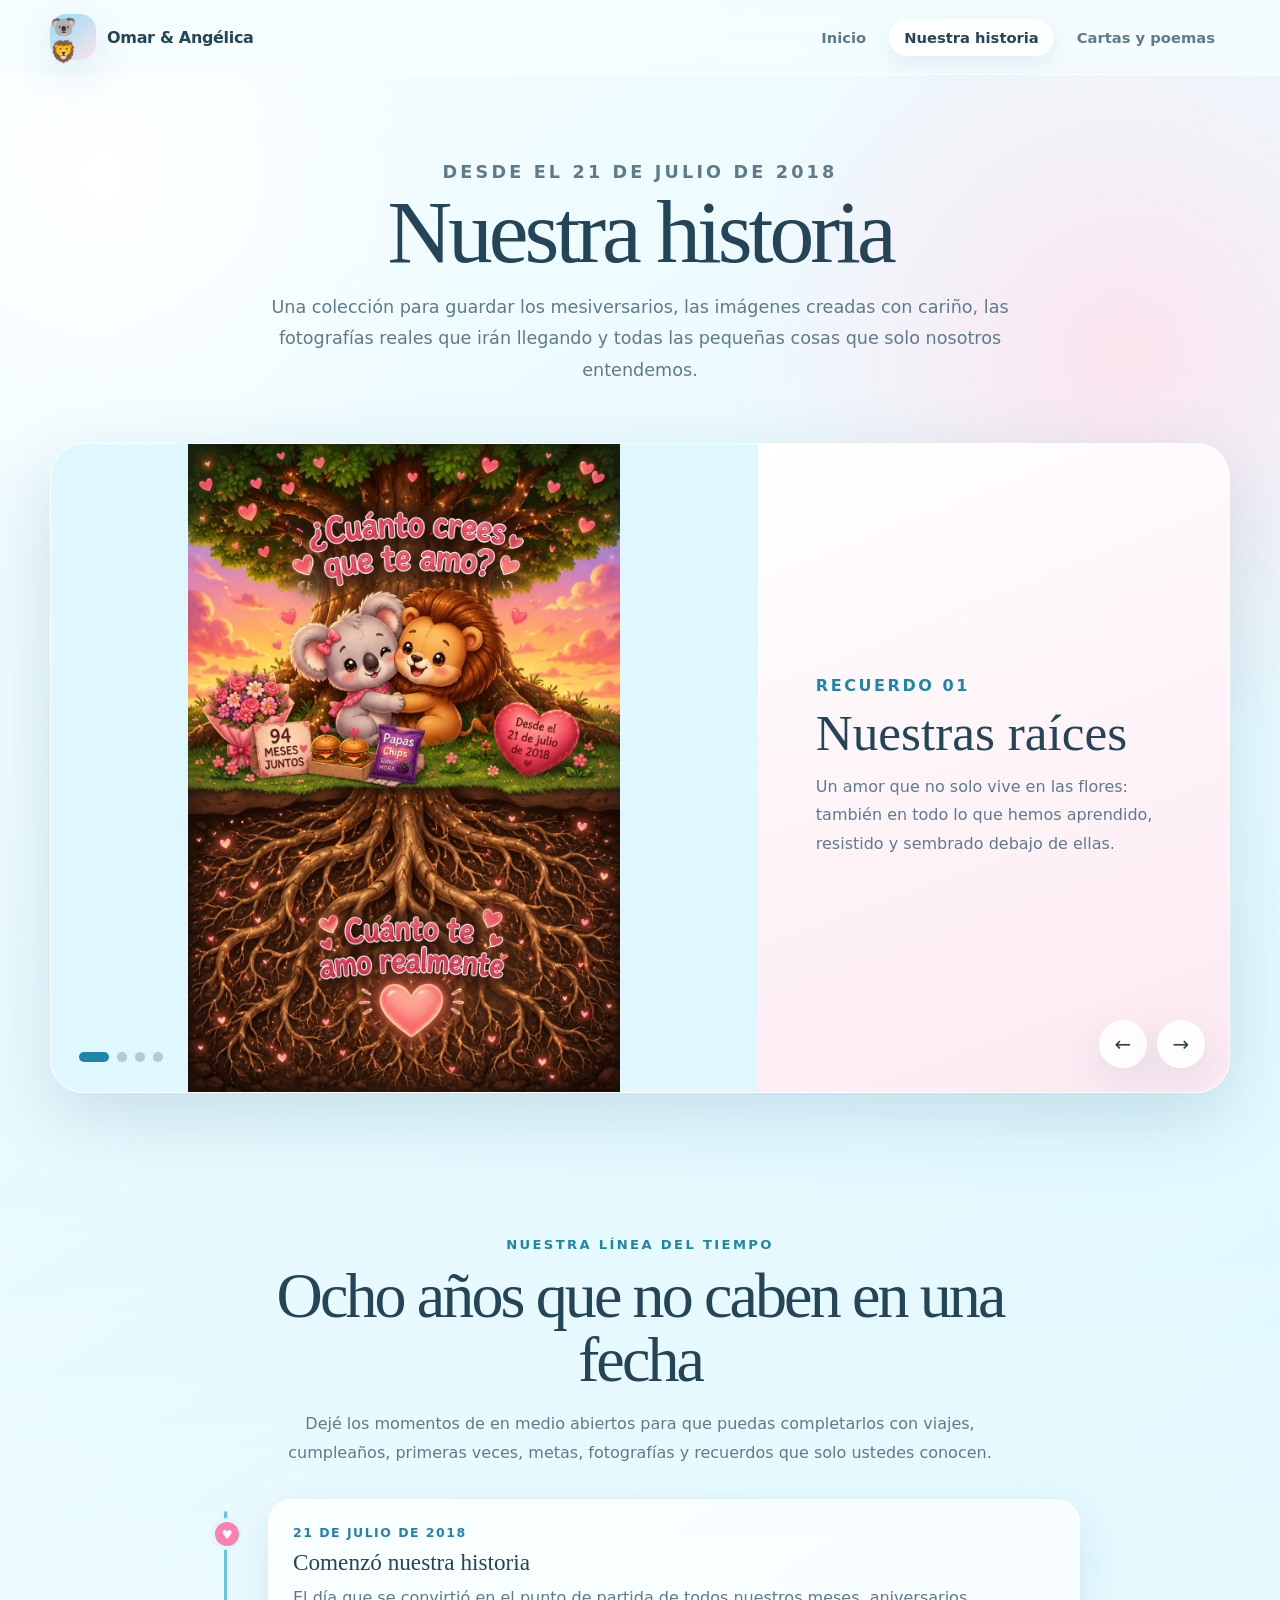
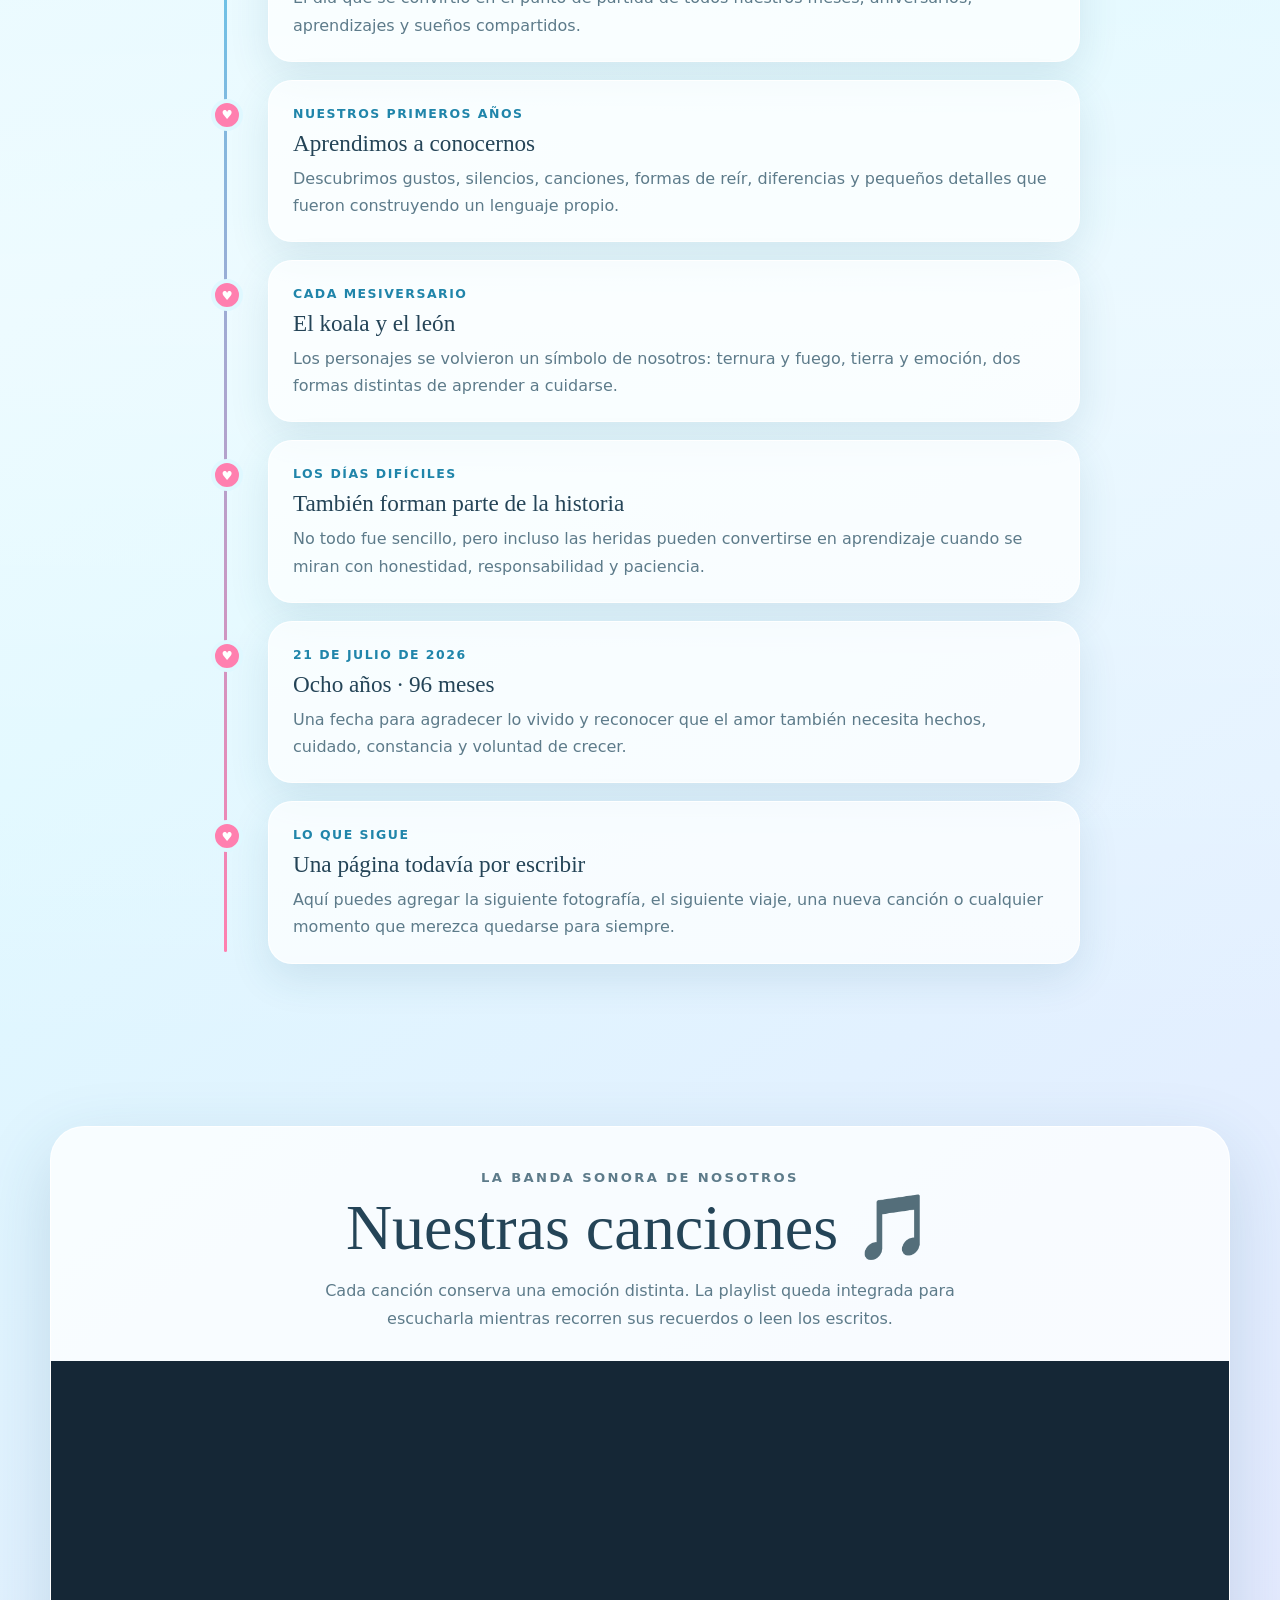
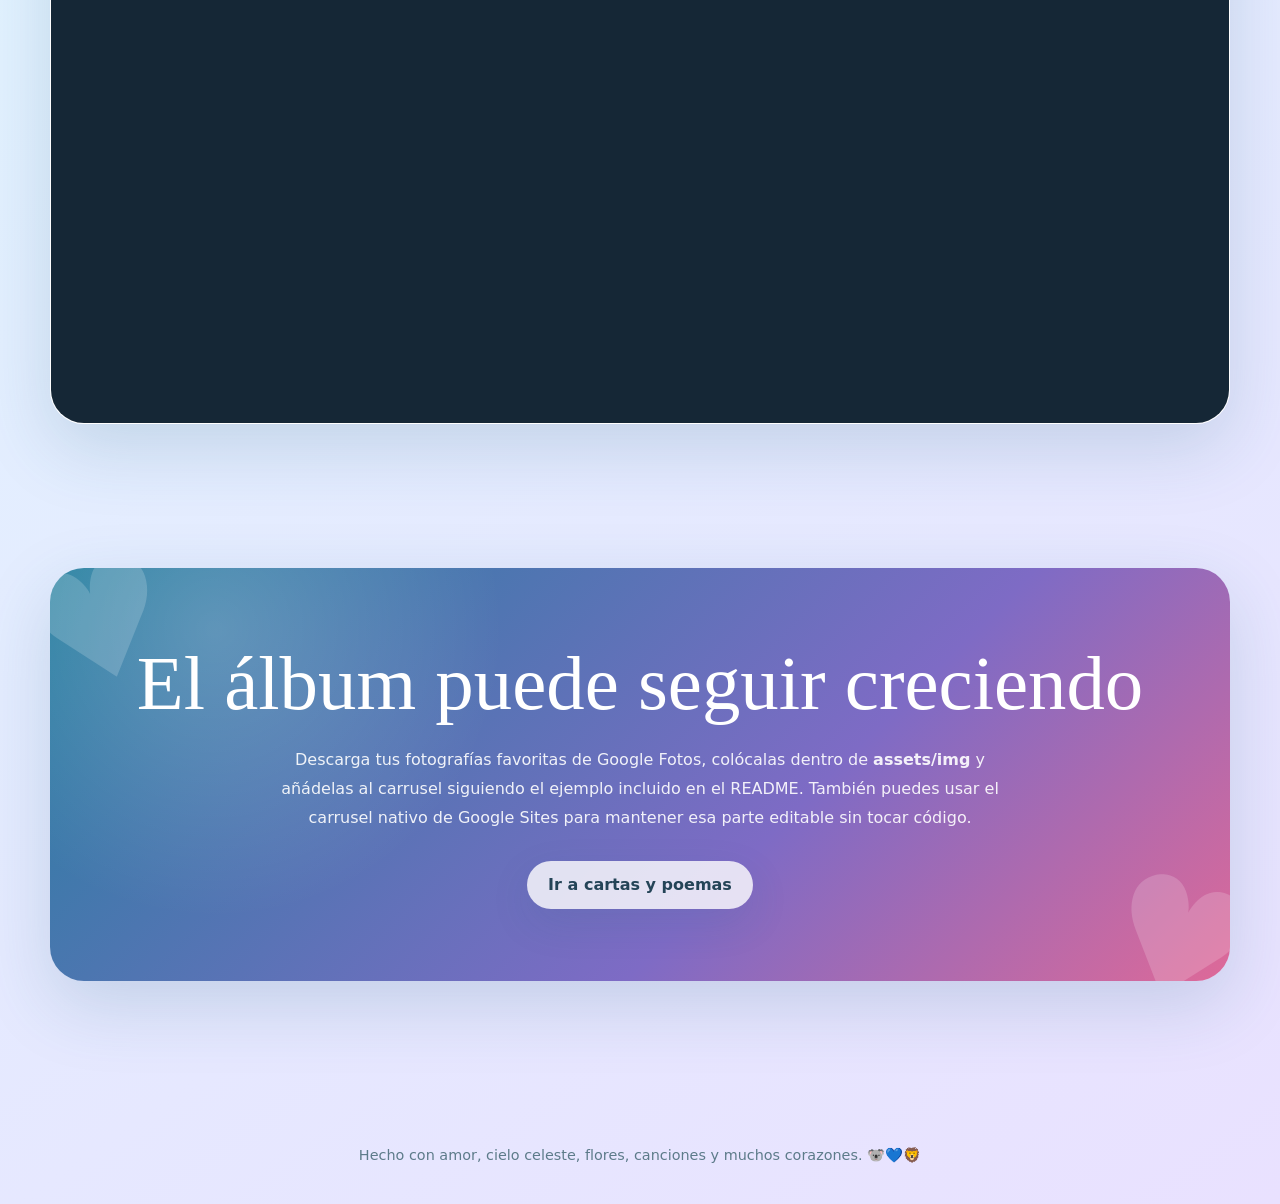
==== historia.html @ a1b78c39 "First Commit" ====
<!DOCTYPE html>
<html lang="es">
<head>
  <meta charset="UTF-8">
  <meta name="viewport" content="width=device-width, initial-scale=1.0">
  <meta name="theme-color" content="#bfefff">
  <meta name="description" content="Galería, recuerdos y canciones de Omar y Angélica desde el 21 de julio de 2018.">
  <meta property="og:title" content="Nuestra historia | Omar y Angélica">
  <meta property="og:description" content="Galería, recuerdos y canciones de Omar y Angélica desde el 21 de julio de 2018.">
  <meta property="og:image" content="assets/img/raices-de-nuestro-amor.webp">
  <title>Nuestra historia | Omar y Angélica</title>
  <link rel="icon" href="assets/favicon.svg" type="image/svg+xml">
  <link rel="stylesheet" href="assets/css/styles.css">
  <script src="assets/js/config.js" defer></script>
  <script src="assets/js/site.js" defer></script>
</head>

<body data-page="historia">

<header class="site-header">
  <div class="header-inner">
    <a class="brand" href="index.html">
      <span class="brand-mark">🐨🦁</span>
      <span>Omar &amp; Angélica</span>
    </a>
    <nav class="nav" aria-label="Navegación principal">
      <a href="index.html" data-nav="inicio">Inicio</a>
      <a href="historia.html" data-nav="historia" class='active'>Nuestra historia</a>
      <a href="escritos.html" data-nav="escritos">Cartas y poemas</a>
    </nav>
  </div>
</header>


<main>
  <section class="page-hero">
    <div class="container">
      <p class="section-kicker">Desde el 21 de julio de 2018</p>
      <h1>Nuestra historia</h1>
      <p>
        Una colección para guardar los mesiversarios, las imágenes creadas con cariño,
        las fotografías reales que irán llegando y todas las pequeñas cosas que solo nosotros entendemos.
      </p>
    </div>
  </section>

  <section class="section" style="padding-top:20px">
    <div class="container">
      <div class="carousel-shell" id="memoryCarousel" tabindex="0" aria-label="Carrusel de recuerdos">
        <div class="carousel">
          
    <article class="slide active">
      <div class="slide-media">
        <img src="assets/img/raices-de-nuestro-amor.webp" alt="Nuestras raíces" loading="eager">
      </div>
      <div class="slide-copy">
        <span class="slide-number">Recuerdo 01</span>
        <h2>Nuestras raíces</h2>
        <p>Un amor que no solo vive en las flores: también en todo lo que hemos aprendido, resistido y sembrado debajo de ellas.</p>
      </div>
    </article>
    
    <article class="slide">
      <div class="slide-media">
        <img src="assets/img/95-meses-recuerdo.webp" alt="Noventa y cinco meses" loading="lazy">
      </div>
      <div class="slide-copy">
        <span class="slide-number">Recuerdo 02</span>
        <h2>Noventa y cinco meses</h2>
        <p>Un recuerdo kawaii de nuestros mesiversarios, con regalos, corazones y esos personajes que han acompañado nuestras pequeñas celebraciones.</p>
      </div>
    </article>
    
    <article class="slide">
      <div class="slide-media">
        <img src="assets/img/94-meses-recuerdo.webp" alt="Noventa y cuatro meses" loading="lazy">
      </div>
      <div class="slide-copy">
        <span class="slide-number">Recuerdo 03</span>
        <h2>Noventa y cuatro meses</h2>
        <p>Flores, hamburguesas, papas moradas y una koalita feliz: las cosas sencillas también cuentan nuestra historia.</p>
      </div>
    </article>
    
    <article class="slide">
      <div class="slide-media">
        <img src="assets/img/para-angie.webp" alt="Para Angie" loading="lazy">
      </div>
      <div class="slide-copy">
        <span class="slide-number">Recuerdo 04</span>
        <h2>Para Angie</h2>
        <p>Una imagen dedicada a tu vocación, a tu ternura y a esa forma tan tuya de enseñar y acompañar a los demás.</p>
      </div>
    </article>
    
          <div class="carousel-dots">
            <button class="dot active" type="button" aria-label="Mostrar recuerdo 1"></button><button class="dot" type="button" aria-label="Mostrar recuerdo 2"></button><button class="dot" type="button" aria-label="Mostrar recuerdo 3"></button><button class="dot" type="button" aria-label="Mostrar recuerdo 4"></button>
          </div>
          <div class="carousel-controls">
            <button class="icon-btn" id="carouselPrevious" type="button" aria-label="Imagen anterior">←</button>
            <button class="icon-btn" id="carouselNext" type="button" aria-label="Imagen siguiente">→</button>
          </div>
        </div>
      </div>
    </div>
  </section>

  <section class="section section-soft">
    <div class="container">
      <header class="section-header">
        <p class="section-kicker">Nuestra línea del tiempo</p>
        <h2 class="section-title">Ocho años que no caben en una fecha</h2>
        <p class="section-copy">
          Dejé los momentos de en medio abiertos para que puedas completarlos con viajes,
          cumpleaños, primeras veces, metas, fotografías y recuerdos que solo ustedes conocen.
        </p>
      </header>

      <div class="timeline">
        <article class="timeline-item">
          <time>21 de julio de 2018</time>
          <h3>Comenzó nuestra historia</h3>
          <p>El día que se convirtió en el punto de partida de todos nuestros meses, aniversarios, aprendizajes y sueños compartidos.</p>
        </article>

        <article class="timeline-item">
          <time>Nuestros primeros años</time>
          <h3>Aprendimos a conocernos</h3>
          <p>Descubrimos gustos, silencios, canciones, formas de reír, diferencias y pequeños detalles que fueron construyendo un lenguaje propio.</p>
        </article>

        <article class="timeline-item">
          <time>Cada mesiversario</time>
          <h3>El koala y el león</h3>
          <p>Los personajes se volvieron un símbolo de nosotros: ternura y fuego, tierra y emoción, dos formas distintas de aprender a cuidarse.</p>
        </article>

        <article class="timeline-item">
          <time>Los días difíciles</time>
          <h3>También forman parte de la historia</h3>
          <p>No todo fue sencillo, pero incluso las heridas pueden convertirse en aprendizaje cuando se miran con honestidad, responsabilidad y paciencia.</p>
        </article>

        <article class="timeline-item">
          <time>21 de julio de 2026</time>
          <h3>Ocho años · 96 meses</h3>
          <p>Una fecha para agradecer lo vivido y reconocer que el amor también necesita hechos, cuidado, constancia y voluntad de crecer.</p>
        </article>

        <article class="timeline-item">
          <time>Lo que sigue</time>
          <h3>Una página todavía por escribir</h3>
          <p>Aquí puedes agregar la siguiente fotografía, el siguiente viaje, una nueva canción o cualquier momento que merezca quedarse para siempre.</p>
        </article>
      </div>
    </div>
  </section>

  <section class="section" id="canciones">
    <div class="container">
      <div class="music-card">
        <div class="music-copy">
          <p class="section-kicker">La banda sonora de nosotros</p>
          <h2>Nuestras canciones 🎵</h2>
          <p>
            Cada canción conserva una emoción distinta. La playlist queda integrada para
            escucharla mientras recorren sus recuerdos o leen los escritos.
          </p>
        </div>
        <div class="video-frame">
          <iframe
            src="https://www.youtube.com/embed/videoseries?list=PLkGnj4aaE5iHxG51oFT1C1mc2bVsQ7Zz6"
            title="Playlist de Omar y Angélica"
            allow="accelerometer; autoplay; clipboard-write; encrypted-media; gyroscope; picture-in-picture; web-share"
            referrerpolicy="strict-origin-when-cross-origin"
            allowfullscreen>
          </iframe>
        </div>
      </div>
    </div>
  </section>

  <section class="section">
    <div class="container">
      <div class="letter-teaser">
        <h2>El álbum puede seguir creciendo</h2>
        <p>
          Descarga tus fotografías favoritas de Google Fotos, colócalas dentro de
          <strong>assets/img</strong> y añádelas al carrusel siguiendo el ejemplo incluido en el README.
          También puedes usar el carrusel nativo de Google Sites para mantener esa parte editable sin tocar código.
        </p>
        <div class="inline-actions">
          <a class="btn btn-secondary" href="escritos.html">Ir a cartas y poemas</a>
        </div>
      </div>
    </div>
  </section>
</main>


<footer class="site-footer">
  <div class="container">
    Hecho con amor, cielo celeste, flores, canciones y muchos corazones. 🐨💙🦁
  </div>
</footer>

</body>
</html>
---- assets/css/styles.css ----
:root {
  --sky-50: #f4fdff;
  --sky-100: #dff8ff;
  --sky-200: #bfefff;
  --sky-300: #93def6;
  --sky-400: #61c7eb;
  --sky-500: #31acd4;
  --sky-600: #2085aa;
  --ink: #244457;
  --muted: #5d7b8a;
  --pink: #ff7faf;
  --pink-soft: #ffe1ec;
  --lavender: #b698ed;
  --cream: #fffaf4;
  --white: #ffffff;
  --green: #4cae83;
  --shadow: 0 24px 70px rgba(37, 98, 125, 0.18);
  --soft-shadow: 0 14px 40px rgba(37, 98, 125, 0.12);
  --radius-xl: 34px;
  --radius-lg: 24px;
  --radius-md: 18px;
  --content: 1180px;
}

*,
*::before,
*::after {
  box-sizing: border-box;
}

html {
  scroll-behavior: smooth;
}

body {
  margin: 0;
  min-height: 100vh;
  color: var(--ink);
  font-family: "Segoe UI", system-ui, -apple-system, BlinkMacSystemFont, sans-serif;
  background:
    radial-gradient(circle at 8% 4%, rgba(255,255,255,.95), transparent 23rem),
    radial-gradient(circle at 88% 8%, rgba(255,225,236,.85), transparent 25rem),
    linear-gradient(145deg, var(--sky-50), var(--sky-100) 45%, #e9e1ff);
  overflow-x: hidden;
}

body.modal-open {
  overflow: hidden;
}

a {
  color: inherit;
}

img {
  max-width: 100%;
  display: block;
}

button,
input {
  font: inherit;
}

button {
  cursor: pointer;
}

.site-header {
  position: sticky;
  top: 0;
  z-index: 50;
  border-bottom: 1px solid rgba(255,255,255,.75);
  background: rgba(244,253,255,.82);
  backdrop-filter: blur(16px);
}

.header-inner {
  width: min(var(--content), calc(100% - 28px));
  min-height: 74px;
  margin: 0 auto;
  display: flex;
  align-items: center;
  justify-content: space-between;
  gap: 20px;
}

.brand {
  display: inline-flex;
  align-items: center;
  gap: 11px;
  color: var(--ink);
  text-decoration: none;
  font-weight: 900;
  letter-spacing: -.02em;
}

.brand-mark {
  width: 46px;
  height: 46px;
  display: grid;
  place-items: center;
  border-radius: 16px;
  font-size: 1.35rem;
  background: linear-gradient(145deg, var(--sky-300), var(--pink-soft));
  box-shadow: var(--soft-shadow);
}

.nav {
  display: flex;
  align-items: center;
  gap: 8px;
}

.nav a {
  border-radius: 999px;
  padding: 10px 15px;
  color: var(--muted);
  text-decoration: none;
  font-size: .92rem;
  font-weight: 800;
  transition: .2s ease;
}

.nav a:hover,
.nav a.active {
  color: var(--ink);
  background: rgba(255,255,255,.88);
  box-shadow: 0 8px 24px rgba(37,98,125,.1);
}

.container {
  width: min(var(--content), calc(100% - 28px));
  margin: 0 auto;
}

.hero {
  position: relative;
  padding: clamp(42px, 7vw, 90px) 0 38px;
}

.hero-grid {
  display: grid;
  grid-template-columns: 1.08fr .92fr;
  gap: clamp(30px, 6vw, 80px);
  align-items: center;
}

.kicker,
.section-kicker {
  margin: 0 0 12px;
  color: var(--sky-600);
  font-size: .82rem;
  font-weight: 900;
  letter-spacing: .18em;
  text-transform: uppercase;
}

.hero h1,
.page-hero h1,
.section-title {
  margin: 0;
  font-family: Georgia, "Times New Roman", serif;
  font-weight: 500;
  letter-spacing: -.045em;
}

.hero h1 {
  font-size: clamp(3.2rem, 8vw, 7rem);
  line-height: .9;
}

.hero h1 span {
  display: block;
  margin-top: 13px;
  color: var(--sky-600);
  font-size: .39em;
  line-height: 1.05;
  letter-spacing: -.025em;
}

.hero-copy {
  max-width: 660px;
  margin: 24px 0 0;
  color: var(--muted);
  font-size: clamp(1.03rem, 2vw, 1.22rem);
  line-height: 1.8;
}

.hero-actions,
.inline-actions {
  display: flex;
  flex-wrap: wrap;
  gap: 12px;
  margin-top: 28px;
}

.btn {
  border: 0;
  border-radius: 999px;
  min-height: 48px;
  padding: 13px 21px;
  display: inline-flex;
  align-items: center;
  justify-content: center;
  gap: 9px;
  text-decoration: none;
  font-weight: 900;
  transition: transform .2s ease, box-shadow .2s ease, background .2s ease;
}

.btn:hover {
  transform: translateY(-3px);
}

.btn-primary {
  color: white;
  background: linear-gradient(135deg, var(--sky-600), var(--sky-400));
  box-shadow: 0 14px 30px rgba(32,133,170,.27);
}

.btn-secondary {
  color: var(--ink);
  background: rgba(255,255,255,.8);
  box-shadow: var(--soft-shadow);
}

.btn-pink {
  color: white;
  background: linear-gradient(135deg, #ea5f93, var(--pink));
  box-shadow: 0 14px 30px rgba(234,95,147,.24);
}

.mascot-card {
  position: relative;
  min-height: 500px;
  display: grid;
  place-items: center;
  overflow: hidden;
  border: 1px solid rgba(255,255,255,.85);
  border-radius: var(--radius-xl);
  background:
    radial-gradient(circle at 50% 25%, rgba(255,255,255,.95), transparent 36%),
    linear-gradient(160deg, rgba(147,222,246,.7), rgba(255,225,236,.75));
  box-shadow: var(--shadow);
}

.mascot-card::before,
.mascot-card::after {
  content: "♥";
  position: absolute;
  color: rgba(255,127,175,.38);
  font-size: 4rem;
  animation: gentleFloat 4s ease-in-out infinite;
}

.mascot-card::before {
  top: 36px;
  left: 45px;
}

.mascot-card::after {
  right: 42px;
  bottom: 44px;
  animation-delay: -2s;
}

.mascot-svg {
  width: min(96%, 520px);
  filter: drop-shadow(0 24px 25px rgba(36,68,87,.18));
}

.mascot-bubble {
  position: absolute;
  left: 24px;
  bottom: 22px;
  max-width: 290px;
  padding: 14px 18px;
  border-radius: 20px 20px 20px 6px;
  color: var(--ink);
  background: rgba(255,255,255,.9);
  box-shadow: var(--soft-shadow);
  font-weight: 800;
  line-height: 1.45;
}

.counter-wrap {
  position: relative;
  z-index: 5;
  padding: 10px 0 66px;
}

.counter-panel {
  border: 1px solid rgba(255,255,255,.9);
  border-radius: var(--radius-xl);
  padding: clamp(22px, 4vw, 40px);
  background: rgba(255,255,255,.64);
  box-shadow: var(--shadow);
  backdrop-filter: blur(14px);
}

.counter-panel h2 {
  margin: 0;
  text-align: center;
  font-family: Georgia, "Times New Roman", serif;
  font-size: clamp(1.8rem, 4vw, 3.2rem);
  font-weight: 500;
}

.counter-panel .subtitle {
  margin: 9px auto 0;
  color: var(--muted);
  text-align: center;
  line-height: 1.7;
}

.counter-grid {
  display: grid;
  grid-template-columns: repeat(6, 1fr);
  gap: 12px;
  margin-top: 26px;
}

.counter-box {
  min-width: 0;
  padding: 18px 8px;
  border-radius: 20px;
  text-align: center;
  background: linear-gradient(160deg, rgba(255,255,255,.95), rgba(223,248,255,.8));
  box-shadow: 0 10px 30px rgba(37,98,125,.08);
}

.counter-box strong {
  display: block;
  color: var(--sky-600);
  font-family: Georgia, "Times New Roman", serif;
  font-size: clamp(1.45rem, 3vw, 2.35rem);
  font-weight: 500;
  line-height: 1;
}

.counter-box span {
  display: block;
  margin-top: 8px;
  color: var(--muted);
  font-size: .68rem;
  font-weight: 900;
  letter-spacing: .08em;
  text-transform: uppercase;
}

.next-anniversary {
  margin-top: 22px;
  padding-top: 22px;
  border-top: 1px dashed rgba(32,133,170,.25);
  color: var(--muted);
  text-align: center;
}

.next-anniversary strong {
  color: var(--pink);
}

.section {
  padding: 72px 0;
}

.section-soft {
  background: linear-gradient(180deg, transparent, rgba(255,255,255,.38), transparent);
}

.section-header {
  max-width: 760px;
  margin: 0 auto 32px;
  text-align: center;
}

.section-title {
  font-size: clamp(2.2rem, 5vw, 4.6rem);
  line-height: 1;
}

.section-copy {
  margin: 18px auto 0;
  color: var(--muted);
  line-height: 1.8;
}

.preview-grid,
.poem-grid,
.promise-grid {
  display: grid;
  grid-template-columns: repeat(3, 1fr);
  gap: 18px;
}

.preview-card,
.poem-card,
.promise-card {
  border: 1px solid rgba(255,255,255,.9);
  border-radius: var(--radius-lg);
  background: rgba(255,255,255,.7);
  box-shadow: var(--soft-shadow);
}

.preview-card {
  padding: 24px;
}

.preview-card .emoji {
  font-size: 2.2rem;
}

.preview-card h3,
.promise-card h3 {
  margin: 14px 0 8px;
  font-family: Georgia, "Times New Roman", serif;
  font-size: 1.55rem;
  font-weight: 500;
}

.preview-card p,
.promise-card p {
  margin: 0;
  color: var(--muted);
  line-height: 1.7;
}

.garden-shell {
  position: relative;
  min-height: 330px;
  overflow: hidden;
  border-radius: var(--radius-xl);
  background:
    radial-gradient(circle at 50% 0, rgba(255,255,255,.98), transparent 36%),
    linear-gradient(180deg, #bdefff 0%, #ddf8ff 48%, #b3e2c9 49%, #74bd95 100%);
  box-shadow: var(--shadow);
}

.garden-title {
  position: relative;
  z-index: 4;
  margin: 0;
  padding: 32px 20px 0;
  text-align: center;
  color: var(--ink);
  font-family: Georgia, "Times New Roman", serif;
  font-size: clamp(1.65rem, 4vw, 3rem);
  font-weight: 500;
}

.garden {
  position: absolute;
  inset: 70px 0 0;
}

.flower {
  position: absolute;
  bottom: 16px;
  left: var(--left);
  width: var(--size);
  height: calc(var(--size) * 2.9);
  transform-origin: bottom center;
  animation: sway var(--speed) ease-in-out infinite alternate;
}

.flower .stem {
  position: absolute;
  left: 50%;
  bottom: 0;
  width: calc(var(--size) * .08);
  height: 68%;
  border-radius: 999px;
  background: linear-gradient(90deg, #338566, #69c69c);
  transform: translateX(-50%) scaleY(0);
  transform-origin: bottom;
  animation: growStem 1.3s ease forwards var(--delay);
}

.flower .leaf {
  position: absolute;
  width: 44%;
  height: 19%;
  border-radius: 100% 0 100% 0;
  background: #5bb68d;
  opacity: 0;
  animation: leafIn .7s ease forwards calc(var(--delay) + .7s);
}

.flower .leaf.one {
  left: 48%;
  bottom: 34%;
  transform: rotate(-18deg);
}

.flower .leaf.two {
  right: 48%;
  bottom: 20%;
  transform: scaleX(-1) rotate(-18deg);
}

.bloom {
  position: absolute;
  left: 50%;
  top: 5%;
  width: 100%;
  aspect-ratio: 1;
  transform: translateX(-50%) scale(0);
  animation: bloomIn .9s cubic-bezier(.2,.85,.25,1.25) forwards calc(var(--delay) + .75s);
}

.petal {
  position: absolute;
  left: 34%;
  top: 3%;
  width: 32%;
  height: 50%;
  border-radius: 70% 70% 45% 45%;
  background: var(--petal);
  transform-origin: 50% 94%;
  box-shadow: inset 0 6px 8px rgba(255,255,255,.36);
}

.petal:nth-child(1) { transform: rotate(0deg); }
.petal:nth-child(2) { transform: rotate(60deg); }
.petal:nth-child(3) { transform: rotate(120deg); }
.petal:nth-child(4) { transform: rotate(180deg); }
.petal:nth-child(5) { transform: rotate(240deg); }
.petal:nth-child(6) { transform: rotate(300deg); }

.flower-center {
  position: absolute;
  left: 50%;
  top: 50%;
  width: 30%;
  aspect-ratio: 1;
  border-radius: 50%;
  background: #ffd562;
  transform: translate(-50%, -50%);
  box-shadow: inset 0 0 0 5px rgba(255,255,255,.2);
}

.page-hero {
  padding: 64px 0 36px;
  text-align: center;
}

.page-hero h1 {
  font-size: clamp(3rem, 7vw, 6.2rem);
  line-height: .95;
}

.page-hero p {
  max-width: 760px;
  margin: 18px auto 0;
  color: var(--muted);
  font-size: 1.1rem;
  line-height: 1.8;
}

.carousel-shell {
  position: relative;
  overflow: hidden;
  border: 1px solid rgba(255,255,255,.9);
  border-radius: var(--radius-xl);
  background: rgba(255,255,255,.72);
  box-shadow: var(--shadow);
}

.carousel {
  position: relative;
  min-height: min(72vh, 720px);
}

.slide {
  position: absolute;
  inset: 0;
  display: grid;
  grid-template-columns: minmax(0, 1.2fr) minmax(280px, .8fr);
  opacity: 0;
  pointer-events: none;
  transition: opacity .5s ease;
}

.slide.active {
  opacity: 1;
  pointer-events: auto;
}

.slide-media {
  min-height: 600px;
  background: #dff8ff;
}

.slide-media img {
  width: 100%;
  height: 100%;
  object-fit: contain;
}

.slide-copy {
  padding: clamp(28px, 5vw, 58px);
  display: flex;
  flex-direction: column;
  justify-content: center;
  background: linear-gradient(160deg, rgba(255,255,255,.98), rgba(255,225,236,.72));
}

.slide-number {
  color: var(--sky-600);
  font-weight: 900;
  letter-spacing: .16em;
  text-transform: uppercase;
}

.slide-copy h2 {
  margin: 12px 0 14px;
  font-family: Georgia, "Times New Roman", serif;
  font-size: clamp(2rem, 4vw, 3.7rem);
  font-weight: 500;
  line-height: 1;
}

.slide-copy p {
  margin: 0;
  color: var(--muted);
  line-height: 1.8;
}

.carousel-controls {
  position: absolute;
  right: 24px;
  bottom: 24px;
  z-index: 10;
  display: flex;
  gap: 10px;
}

.icon-btn {
  width: 48px;
  height: 48px;
  border: 0;
  border-radius: 50%;
  display: grid;
  place-items: center;
  color: var(--ink);
  background: rgba(255,255,255,.92);
  box-shadow: var(--soft-shadow);
  font-size: 1.25rem;
}

.carousel-dots {
  position: absolute;
  left: 28px;
  bottom: 30px;
  z-index: 10;
  display: flex;
  gap: 8px;
}

.dot {
  width: 10px;
  height: 10px;
  border: 0;
  border-radius: 50%;
  padding: 0;
  background: rgba(36,68,87,.25);
}

.dot.active {
  width: 30px;
  border-radius: 999px;
  background: var(--sky-600);
}

.timeline {
  position: relative;
  max-width: 880px;
  margin: 0 auto;
}

.timeline::before {
  content: "";
  position: absolute;
  top: 12px;
  bottom: 12px;
  left: 24px;
  width: 3px;
  border-radius: 999px;
  background: linear-gradient(var(--sky-400), var(--pink));
}

.timeline-item {
  position: relative;
  margin: 0 0 18px 68px;
  padding: 22px 24px;
  border: 1px solid rgba(255,255,255,.9);
  border-radius: var(--radius-lg);
  background: rgba(255,255,255,.72);
  box-shadow: var(--soft-shadow);
}

.timeline-item::before {
  content: "♥";
  position: absolute;
  left: -58px;
  top: 18px;
  width: 32px;
  height: 32px;
  display: grid;
  place-items: center;
  border: 4px solid var(--sky-100);
  border-radius: 50%;
  color: white;
  background: var(--pink);
  font-size: .78rem;
}

.timeline-item time {
  color: var(--sky-600);
  font-size: .78rem;
  font-weight: 900;
  letter-spacing: .12em;
  text-transform: uppercase;
}

.timeline-item h3 {
  margin: 8px 0;
  font-family: Georgia, "Times New Roman", serif;
  font-size: 1.45rem;
  font-weight: 500;
}

.timeline-item p {
  margin: 0;
  color: var(--muted);
  line-height: 1.7;
}

.music-card {
  overflow: hidden;
  border: 1px solid rgba(255,255,255,.9);
  border-radius: var(--radius-xl);
  background: rgba(255,255,255,.76);
  box-shadow: var(--shadow);
}

.music-copy {
  padding: 28px 30px;
  text-align: center;
}

.music-copy h2 {
  margin: 0;
  font-family: Georgia, "Times New Roman", serif;
  font-size: clamp(2rem, 5vw, 4rem);
  font-weight: 500;
}

.music-copy p {
  max-width: 700px;
  margin: 12px auto 0;
  color: var(--muted);
  line-height: 1.75;
}

.video-frame {
  position: relative;
  aspect-ratio: 16 / 9;
  background: #152736;
}

.video-frame iframe {
  position: absolute;
  inset: 0;
  width: 100%;
  height: 100%;
  border: 0;
}

.poem-grid {
  grid-template-columns: repeat(2, 1fr);
}

.poem-card {
  padding: clamp(23px, 4vw, 36px);
}

.poem-tag {
  display: inline-flex;
  border-radius: 999px;
  padding: 7px 11px;
  color: var(--sky-600);
  background: var(--sky-100);
  font-size: .72rem;
  font-weight: 900;
  letter-spacing: .1em;
  text-transform: uppercase;
}

.poem-card h2 {
  margin: 18px 0 14px;
  font-family: Georgia, "Times New Roman", serif;
  font-size: clamp(1.75rem, 4vw, 2.8rem);
  font-weight: 500;
}

.poem-text {
  margin: 0;
  color: #4e6f7f;
  line-height: 1.9;
  white-space: pre-line;
}

.reason-feature {
  display: grid;
  grid-template-columns: .85fr 1.15fr;
  gap: 22px;
  align-items: stretch;
}

.reason-number {
  min-height: 310px;
  display: grid;
  place-items: center;
  border-radius: var(--radius-xl);
  color: white;
  background:
    radial-gradient(circle at 30% 20%, rgba(255,255,255,.3), transparent 30%),
    linear-gradient(145deg, var(--sky-500), var(--lavender));
  box-shadow: var(--shadow);
}

.reason-number strong {
  font-family: Georgia, "Times New Roman", serif;
  font-size: clamp(7rem, 16vw, 13rem);
  font-weight: 500;
  line-height: .8;
}

.reason-panel {
  padding: clamp(28px, 5vw, 56px);
  border: 1px solid rgba(255,255,255,.9);
  border-radius: var(--radius-xl);
  background: rgba(255,255,255,.77);
  box-shadow: var(--shadow);
}

.reason-panel h2 {
  margin: 0;
  font-family: Georgia, "Times New Roman", serif;
  font-size: clamp(2rem, 5vw, 4rem);
  font-weight: 500;
}

.reason-display {
  min-height: 128px;
  margin: 22px 0 0;
  color: var(--sky-600);
  font-family: Georgia, "Times New Roman", serif;
  font-size: clamp(1.4rem, 3vw, 2.25rem);
  line-height: 1.45;
}

.reasons-all {
  display: none;
  grid-template-columns: repeat(2, 1fr);
  gap: 12px;
  margin-top: 24px;
}

.reasons-all.open {
  display: grid;
}

.reason-item {
  padding: 16px 18px;
  border: 1px solid rgba(147,222,246,.45);
  border-radius: 16px;
  background: rgba(255,255,255,.7);
  color: var(--muted);
  line-height: 1.6;
}

.reason-item strong {
  color: var(--pink);
}

.promise-grid {
  margin-top: 24px;
}

.promise-card {
  padding: 24px;
}

.letter-teaser {
  position: relative;
  overflow: hidden;
  border-radius: var(--radius-xl);
  padding: clamp(34px, 6vw, 72px);
  color: white;
  text-align: center;
  background:
    radial-gradient(circle at 14% 15%, rgba(255,255,255,.2), transparent 18rem),
    linear-gradient(135deg, #237f9f, #7e6bc5 62%, #de6998);
  box-shadow: var(--shadow);
}

.letter-teaser::before,
.letter-teaser::after {
  content: "♥";
  position: absolute;
  color: rgba(255,255,255,.18);
  font-size: 10rem;
}

.letter-teaser::before {
  left: -22px;
  top: -38px;
  transform: rotate(-18deg);
}

.letter-teaser::after {
  right: -20px;
  bottom: -55px;
  transform: rotate(18deg);
}

.letter-teaser h2 {
  position: relative;
  margin: 0;
  font-family: Georgia, "Times New Roman", serif;
  font-size: clamp(2.3rem, 6vw, 5.3rem);
  font-weight: 500;
}

.letter-teaser p {
  position: relative;
  max-width: 760px;
  margin: 18px auto 0;
  color: rgba(255,255,255,.9);
  line-height: 1.8;
}

.letter-teaser .inline-actions {
  position: relative;
  justify-content: center;
}

.modal {
  position: fixed;
  inset: 0;
  z-index: 100;
  display: none;
  align-items: center;
  justify-content: center;
  padding: 18px;
  background: rgba(17,42,55,.75);
  backdrop-filter: blur(10px);
}

.modal.open {
  display: flex;
}

.modal-dialog {
  width: min(920px, 100%);
  max-height: min(92vh, 980px);
  display: flex;
  flex-direction: column;
  overflow: hidden;
  border: 1px solid rgba(255,255,255,.8);
  border-radius: 30px;
  background: var(--cream);
  box-shadow: 0 30px 100px rgba(0,0,0,.28);
}

.modal-header {
  padding: 20px 22px;
  display: flex;
  align-items: center;
  justify-content: space-between;
  gap: 18px;
  border-bottom: 1px solid rgba(36,68,87,.1);
  background: linear-gradient(135deg, var(--sky-100), var(--pink-soft));
}

.modal-header h2 {
  margin: 0;
  font-family: Georgia, "Times New Roman", serif;
  font-size: 1.8rem;
  font-weight: 500;
}

.modal-close {
  width: 44px;
  height: 44px;
  flex: 0 0 auto;
  border: 0;
  border-radius: 50%;
  color: var(--ink);
  background: rgba(255,255,255,.82);
  font-size: 1.3rem;
}

.modal-body {
  overflow-y: auto;
  padding: clamp(24px, 5vw, 54px);
}

.full-letter {
  max-width: 760px;
  margin: 0 auto;
  color: #4e6570;
  font-family: Georgia, "Times New Roman", serif;
  font-size: clamp(1.04rem, 2vw, 1.18rem);
  line-height: 1.9;
  white-space: pre-line;
}

.site-footer {
  margin-top: 60px;
  padding: 34px 0 40px;
  color: var(--muted);
  text-align: center;
  font-size: .9rem;
}

.floating-heart,
.burst-heart {
  position: fixed;
  z-index: 90;
  pointer-events: none;
  user-select: none;
}

.floating-heart {
  bottom: -45px;
  color: rgba(255,127,175,.45);
  animation: floatUp linear forwards;
}

.burst-heart {
  color: var(--pink);
  animation: heartBurst .9s ease-out forwards;
}

@keyframes gentleFloat {
  0%, 100% { transform: translateY(0) rotate(-6deg); }
  50% { transform: translateY(-14px) rotate(6deg); }
}

@keyframes growStem {
  to { transform: translateX(-50%) scaleY(1); }
}

@keyframes leafIn {
  from { opacity: 0; scale: .2; }
  to { opacity: 1; scale: 1; }
}

@keyframes bloomIn {
  to { transform: translateX(-50%) scale(1); }
}

@keyframes sway {
  from { transform: rotate(-2deg); }
  to { transform: rotate(2.5deg); }
}

@keyframes floatUp {
  0% { opacity: 0; transform: translateY(0) rotate(0) scale(.6); }
  12% { opacity: 1; }
  100% { opacity: 0; transform: translateY(-115vh) rotate(360deg) scale(1.3); }
}

@keyframes heartBurst {
  0% { opacity: 1; transform: translate(-50%, -50%) scale(.4); }
  100% {
    opacity: 0;
    transform:
      translate(calc(-50% + var(--x)), calc(-50% + var(--y)))
      rotate(var(--r))
      scale(1.4);
  }
}

@media (max-width: 920px) {
  .hero-grid,
  .slide,
  .reason-feature {
    grid-template-columns: 1fr;
  }

  .mascot-card {
    min-height: 420px;
    order: -1;
  }

  .counter-grid {
    grid-template-columns: repeat(3, 1fr);
  }

  .slide {
    position: absolute;
  }

  .slide-media {
    min-height: 440px;
  }

  .slide-copy {
    display: none;
  }

  .carousel {
    min-height: 560px;
  }

  .preview-grid,
  .promise-grid {
    grid-template-columns: 1fr;
  }
}

@media (max-width: 720px) {
  .header-inner {
    min-height: auto;
    padding: 10px 0;
    align-items: flex-start;
    flex-direction: column;
  }

  .brand {
    align-self: center;
  }

  .nav {
    width: 100%;
    overflow-x: auto;
    padding-bottom: 2px;
    justify-content: center;
  }

  .nav a {
    white-space: nowrap;
  }

  .counter-grid {
    grid-template-columns: repeat(2, 1fr);
  }

  .poem-grid,
  .reasons-all {
    grid-template-columns: 1fr;
  }

  .carousel {
    min-height: 510px;
  }

  .slide-media {
    min-height: 510px;
  }

  .carousel-dots {
    left: 18px;
    bottom: 22px;
  }

  .carousel-controls {
    right: 18px;
    bottom: 16px;
  }
}

@media (max-width: 520px) {
  .container,
  .header-inner {
    width: min(100% - 18px, var(--content));
  }

  .hero {
    padding-top: 28px;
  }

  .hero h1 {
    font-size: clamp(2.9rem, 16vw, 4.6rem);
  }

  .mascot-card {
    min-height: 330px;
    border-radius: 24px;
  }

  .mascot-bubble {
    left: 14px;
    right: 14px;
    bottom: 14px;
    max-width: none;
  }

  .garden-shell {
    min-height: 285px;
  }

  .counter-panel,
  .reason-panel,
  .letter-teaser,
  .carousel-shell {
    border-radius: 24px;
  }

  .carousel,
  .slide-media {
    min-height: 430px;
  }

  .timeline-item {
    margin-left: 55px;
  }

  .timeline::before {
    left: 18px;
  }

  .timeline-item::before {
    left: -49px;
  }
}

@media (prefers-reduced-motion: reduce) {
  *,
  *::before,
  *::after {
    scroll-behavior: auto !important;
    animation-duration: .01ms !important;
    animation-iteration-count: 1 !important;
    transition-duration: .01ms !important;
  }
}
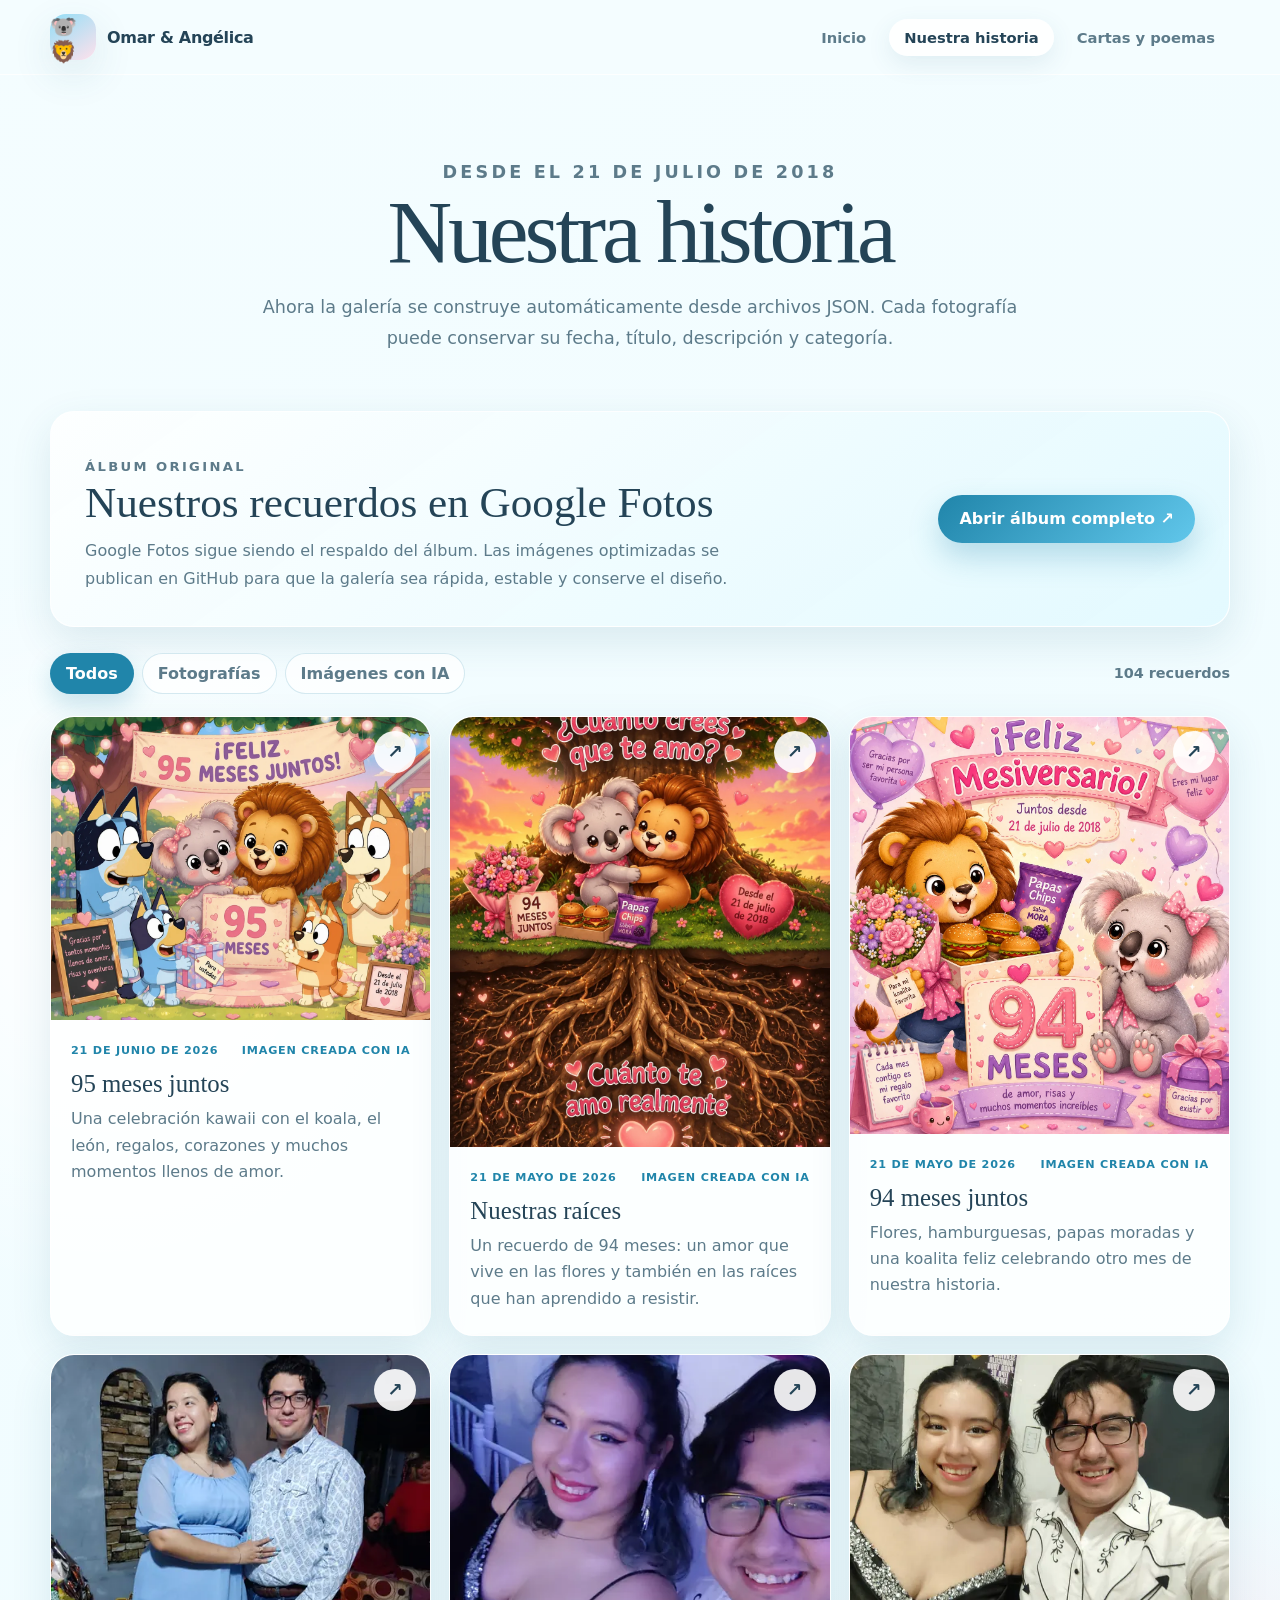
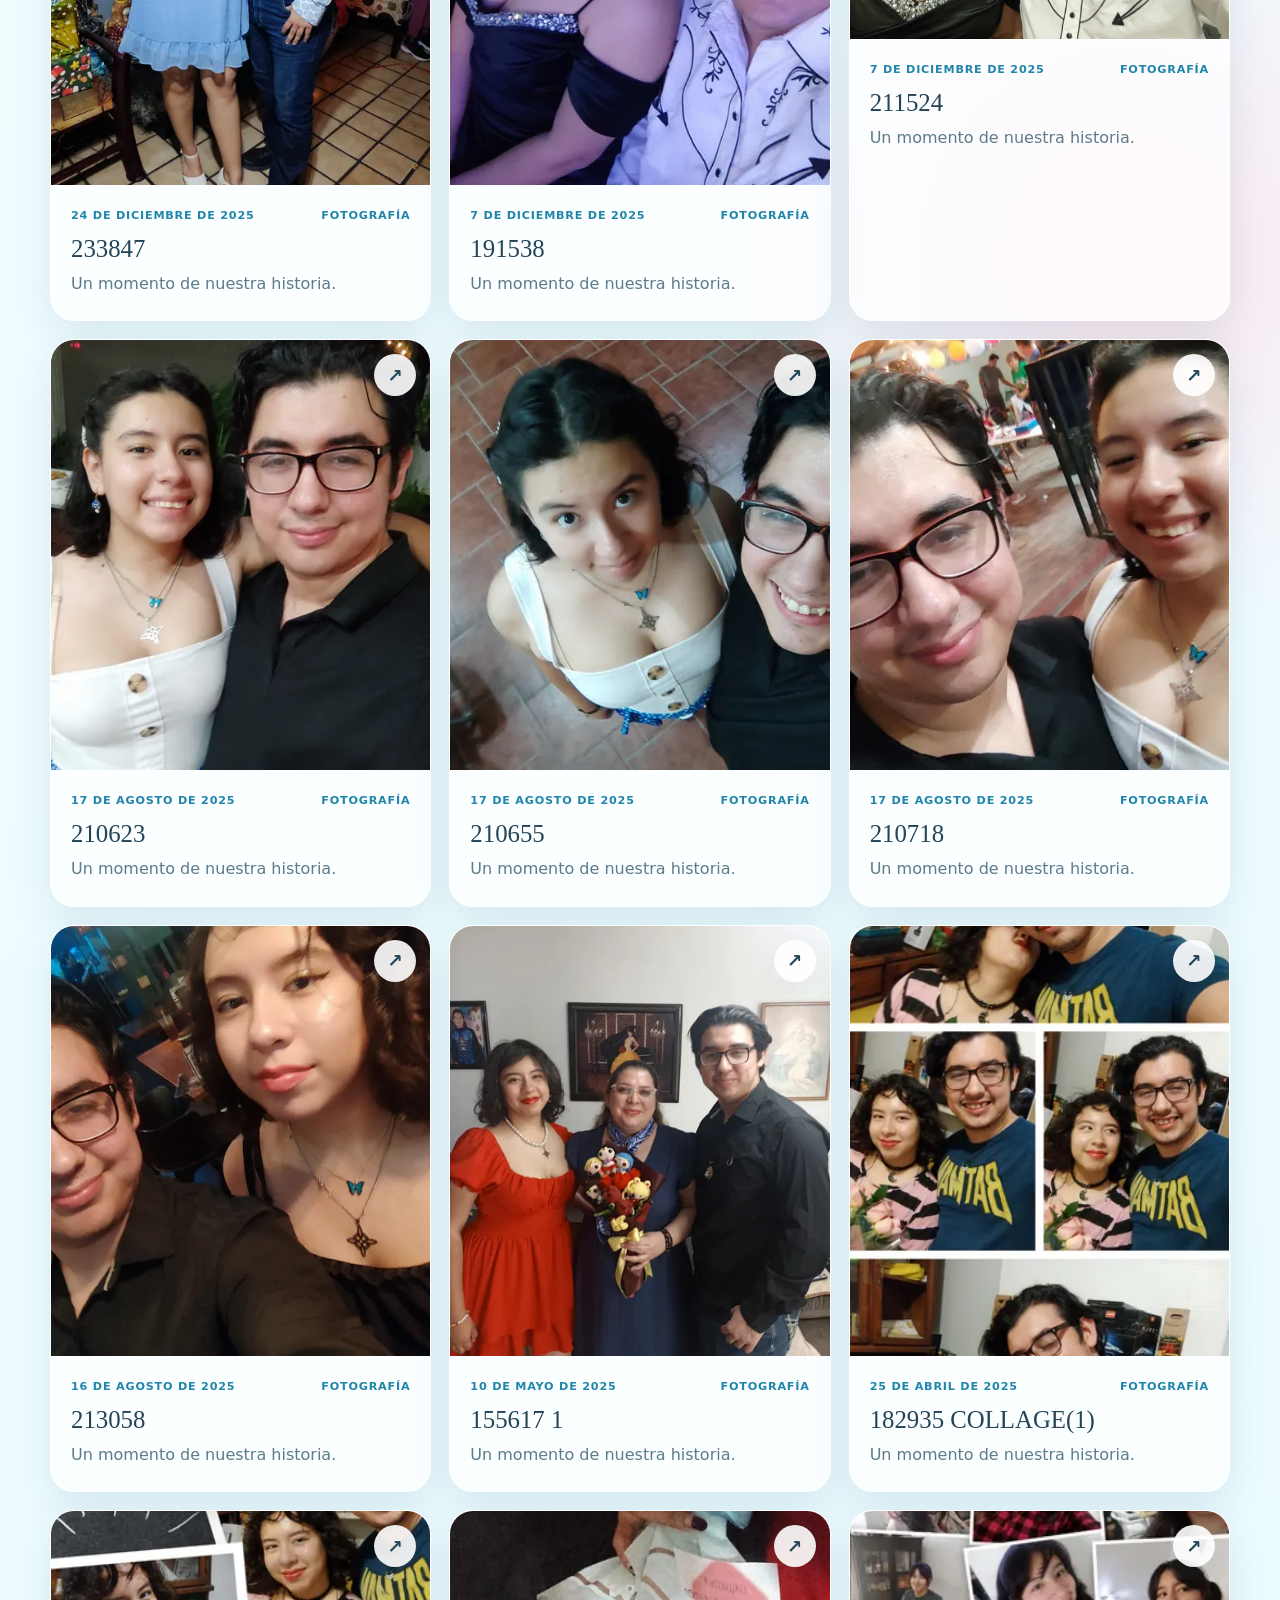
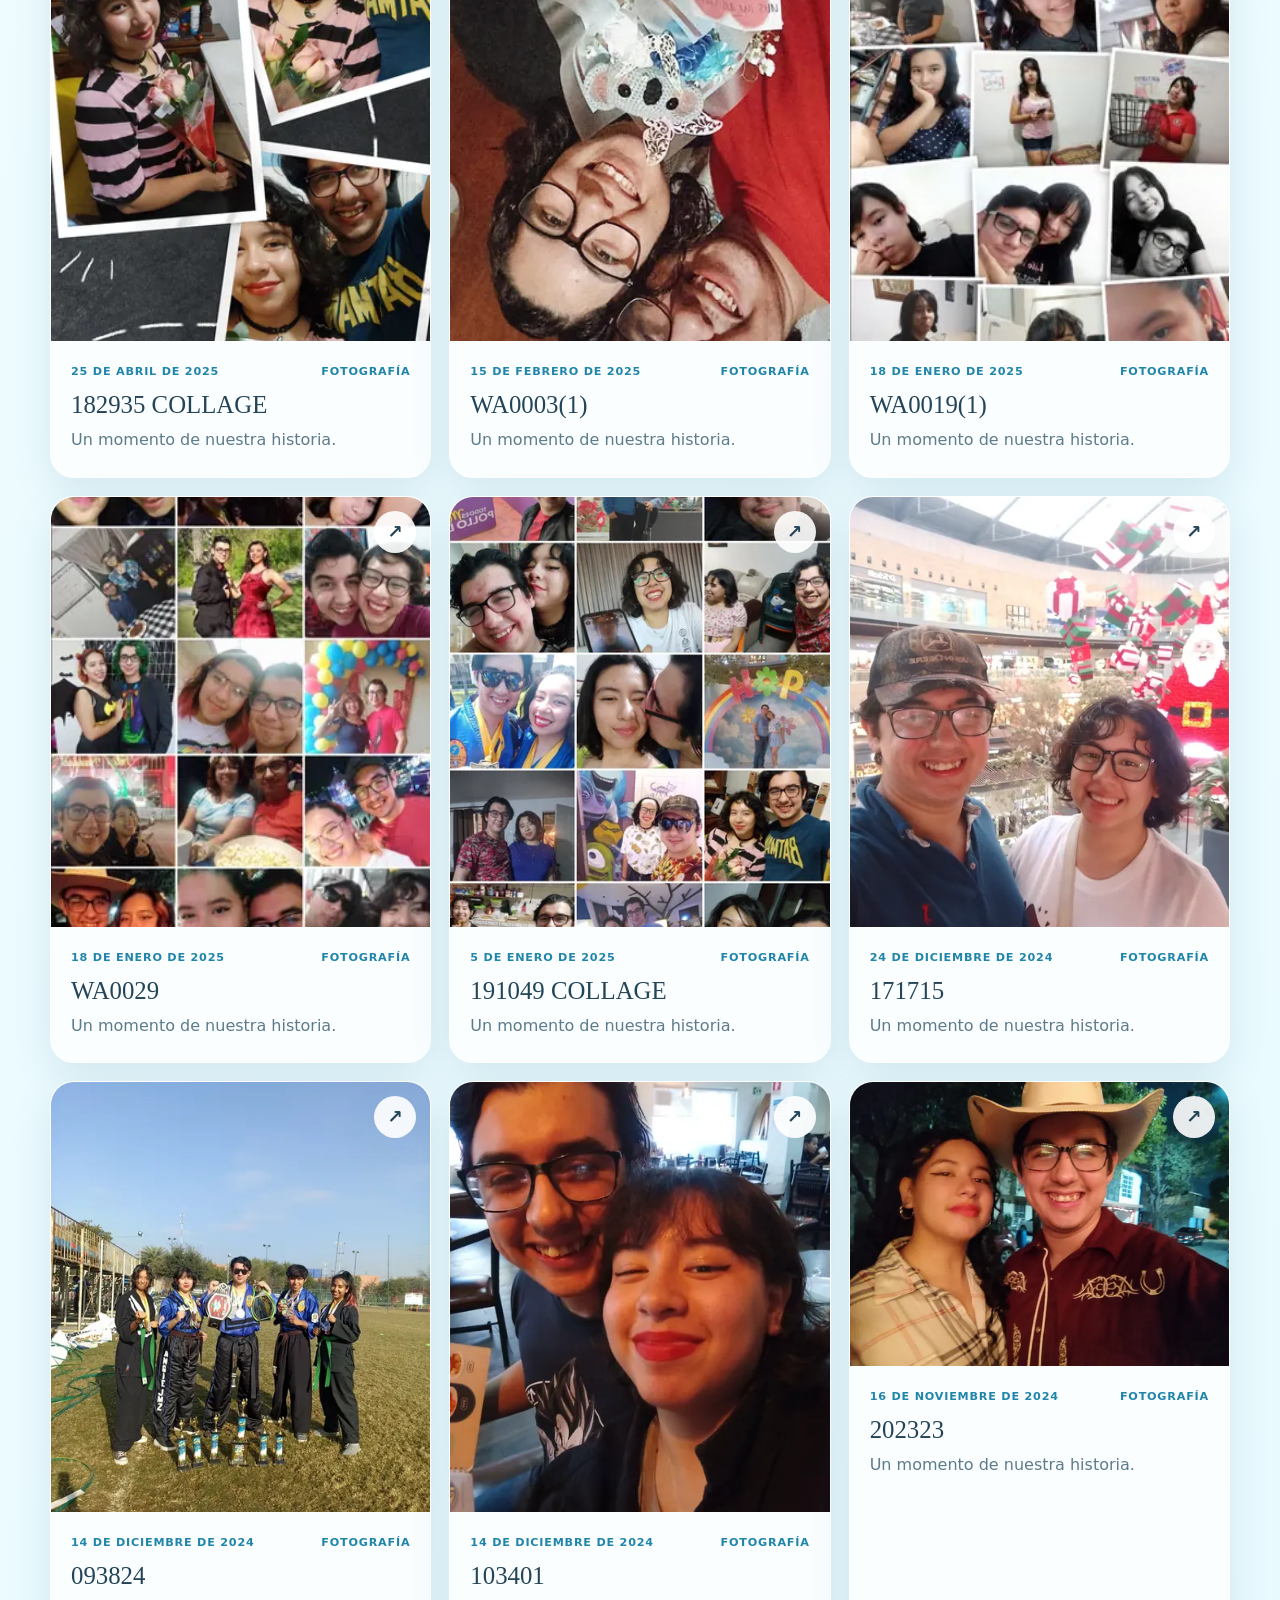
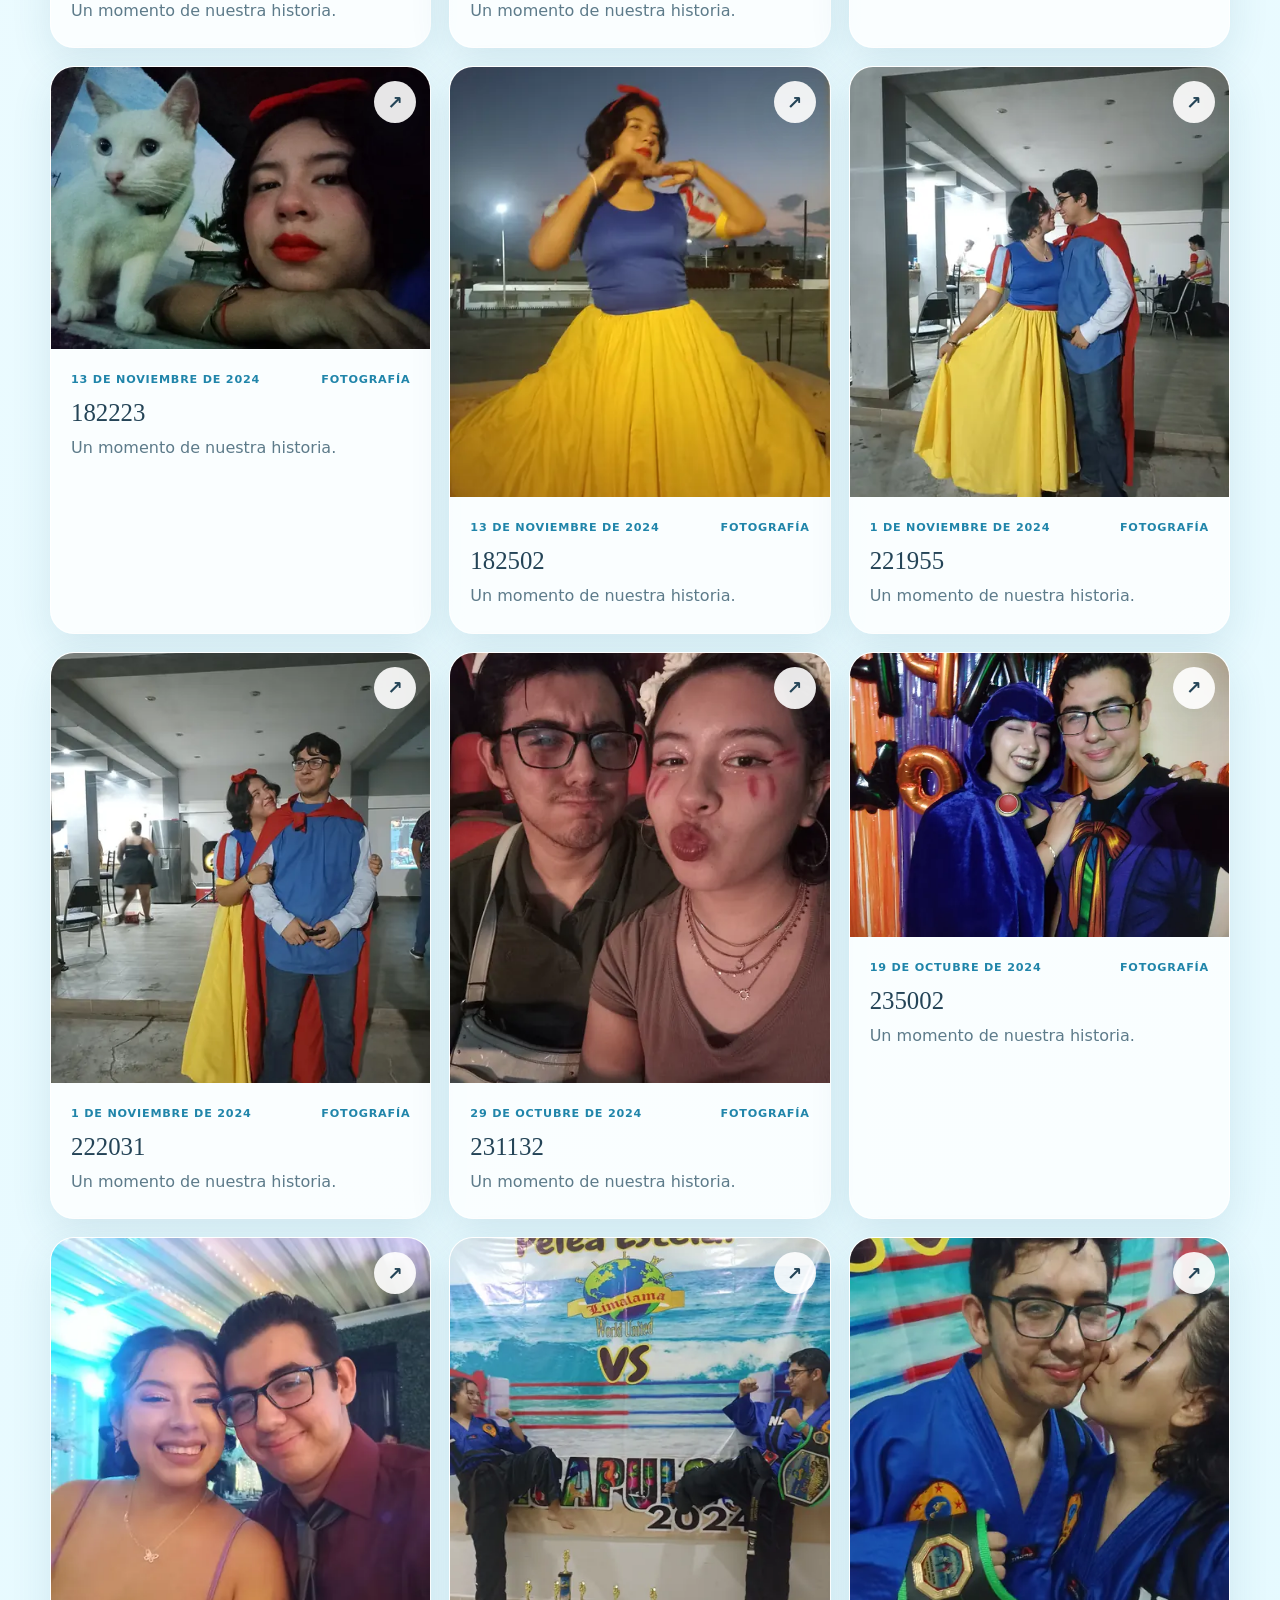
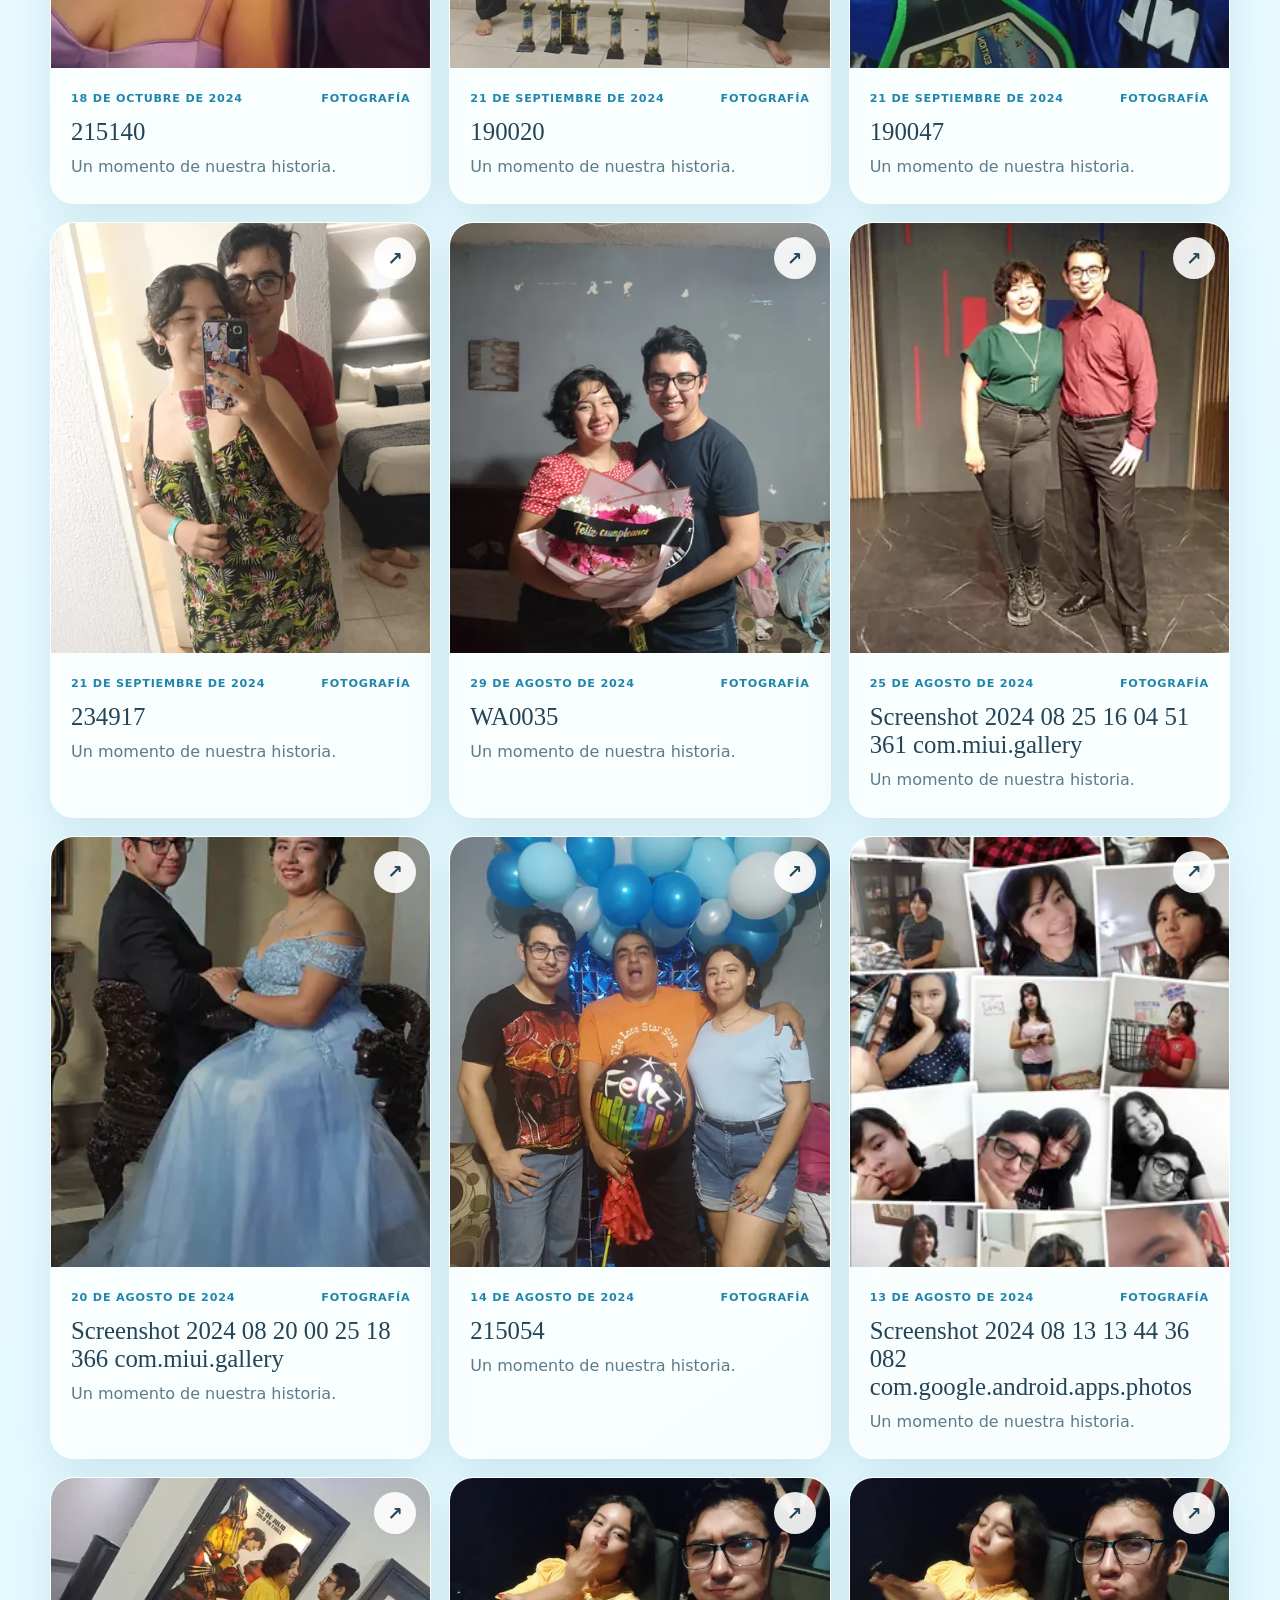
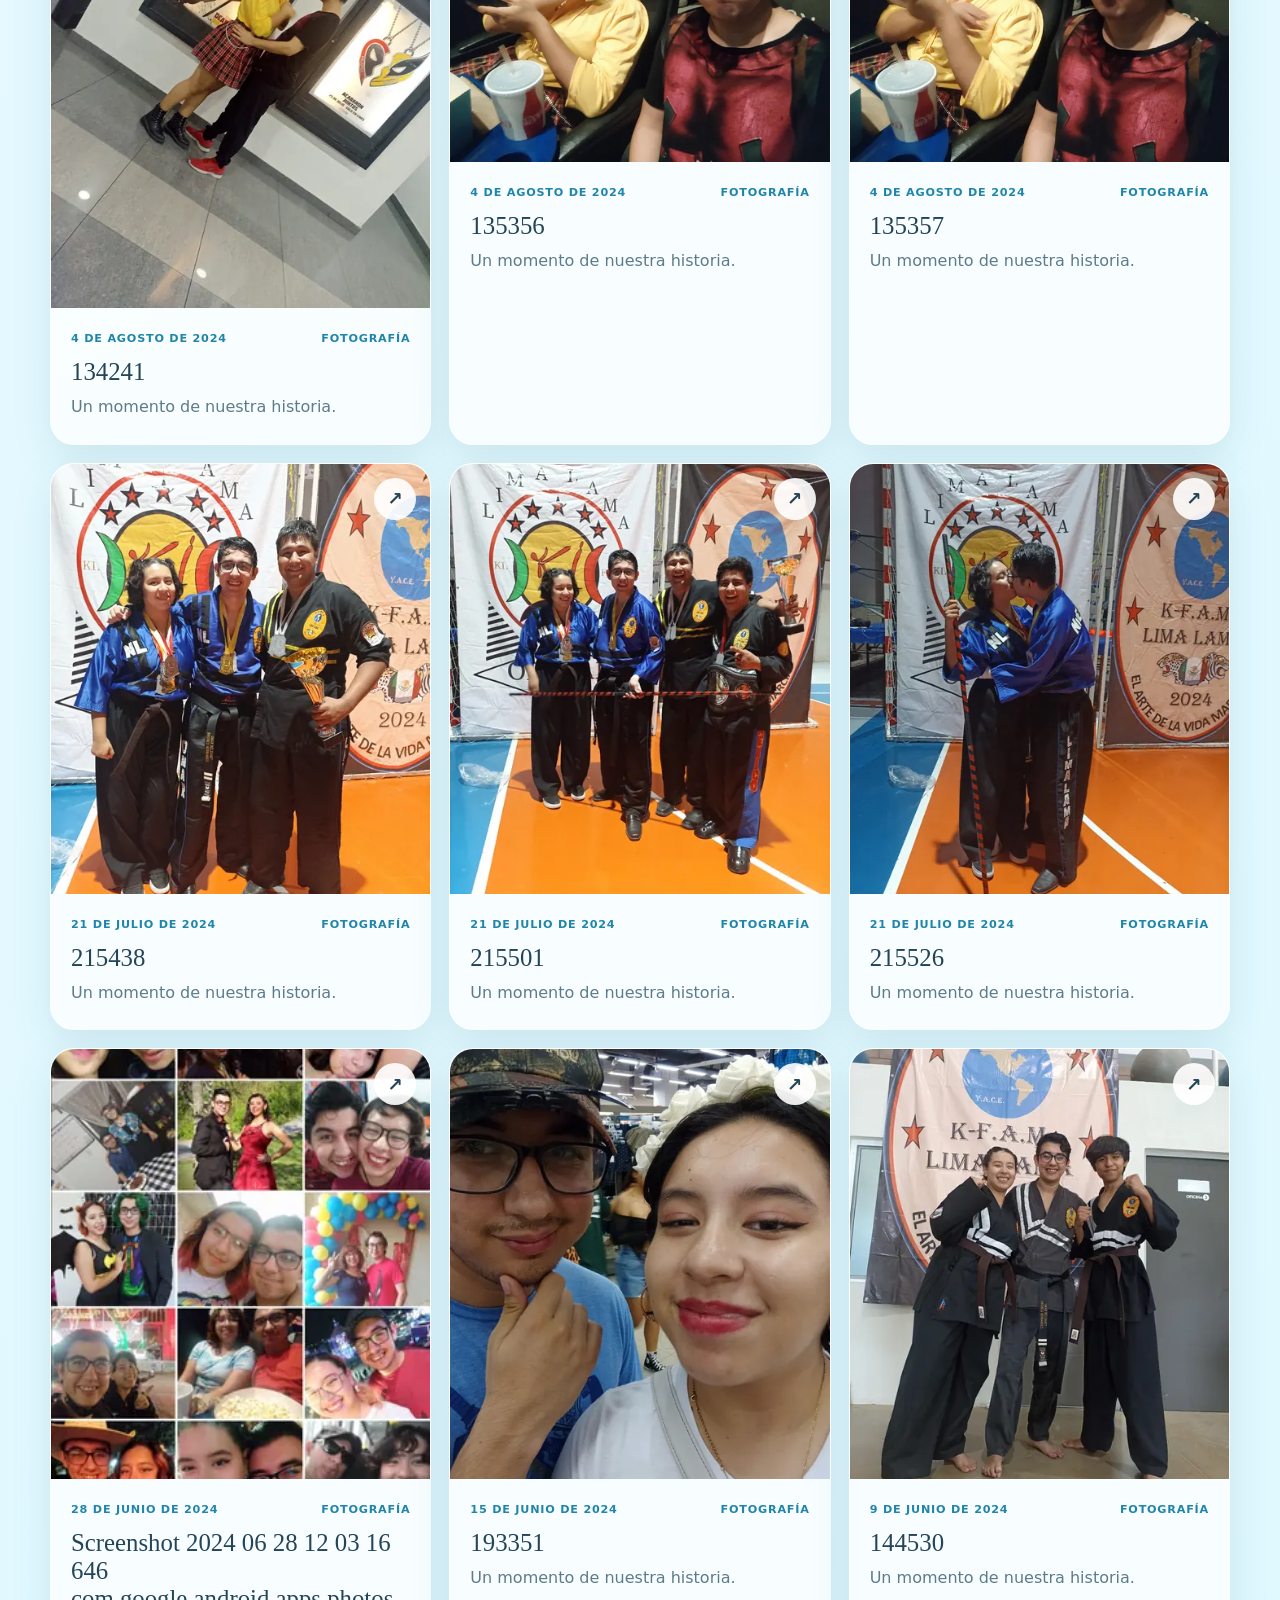
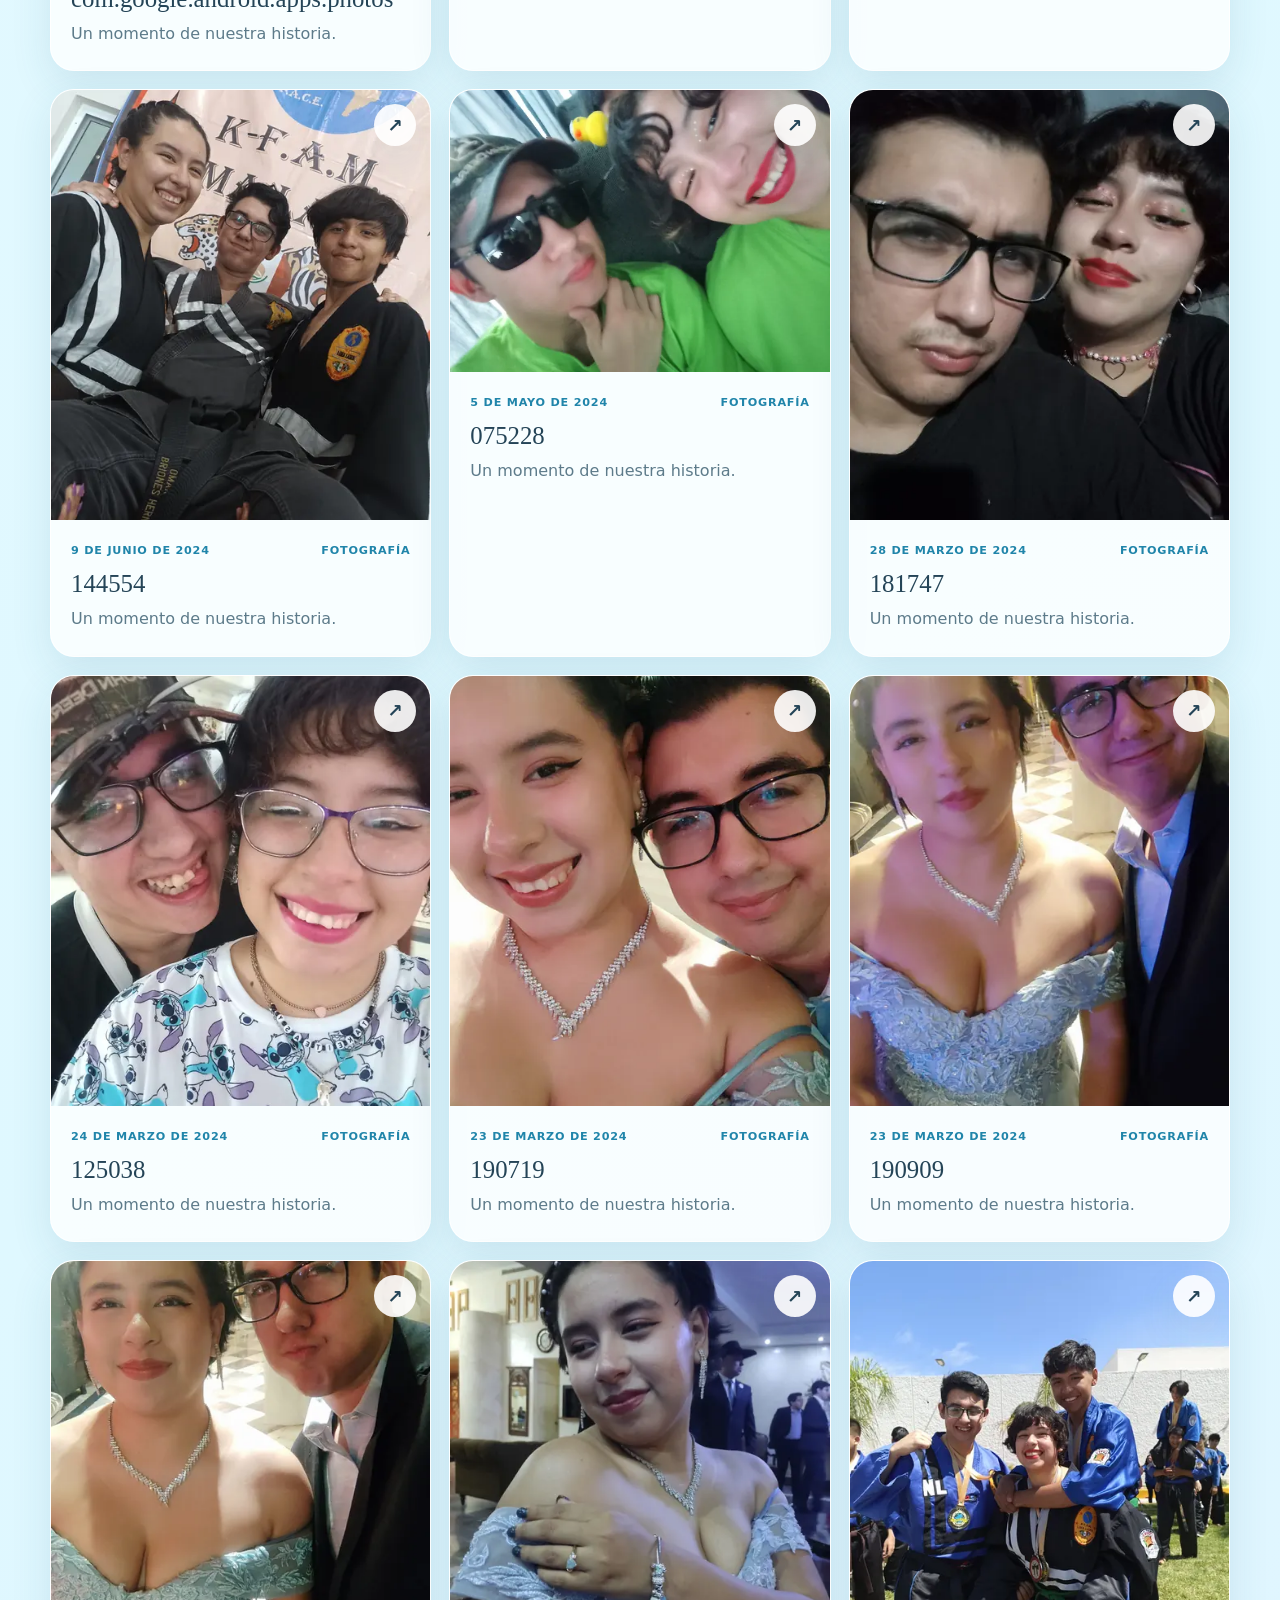
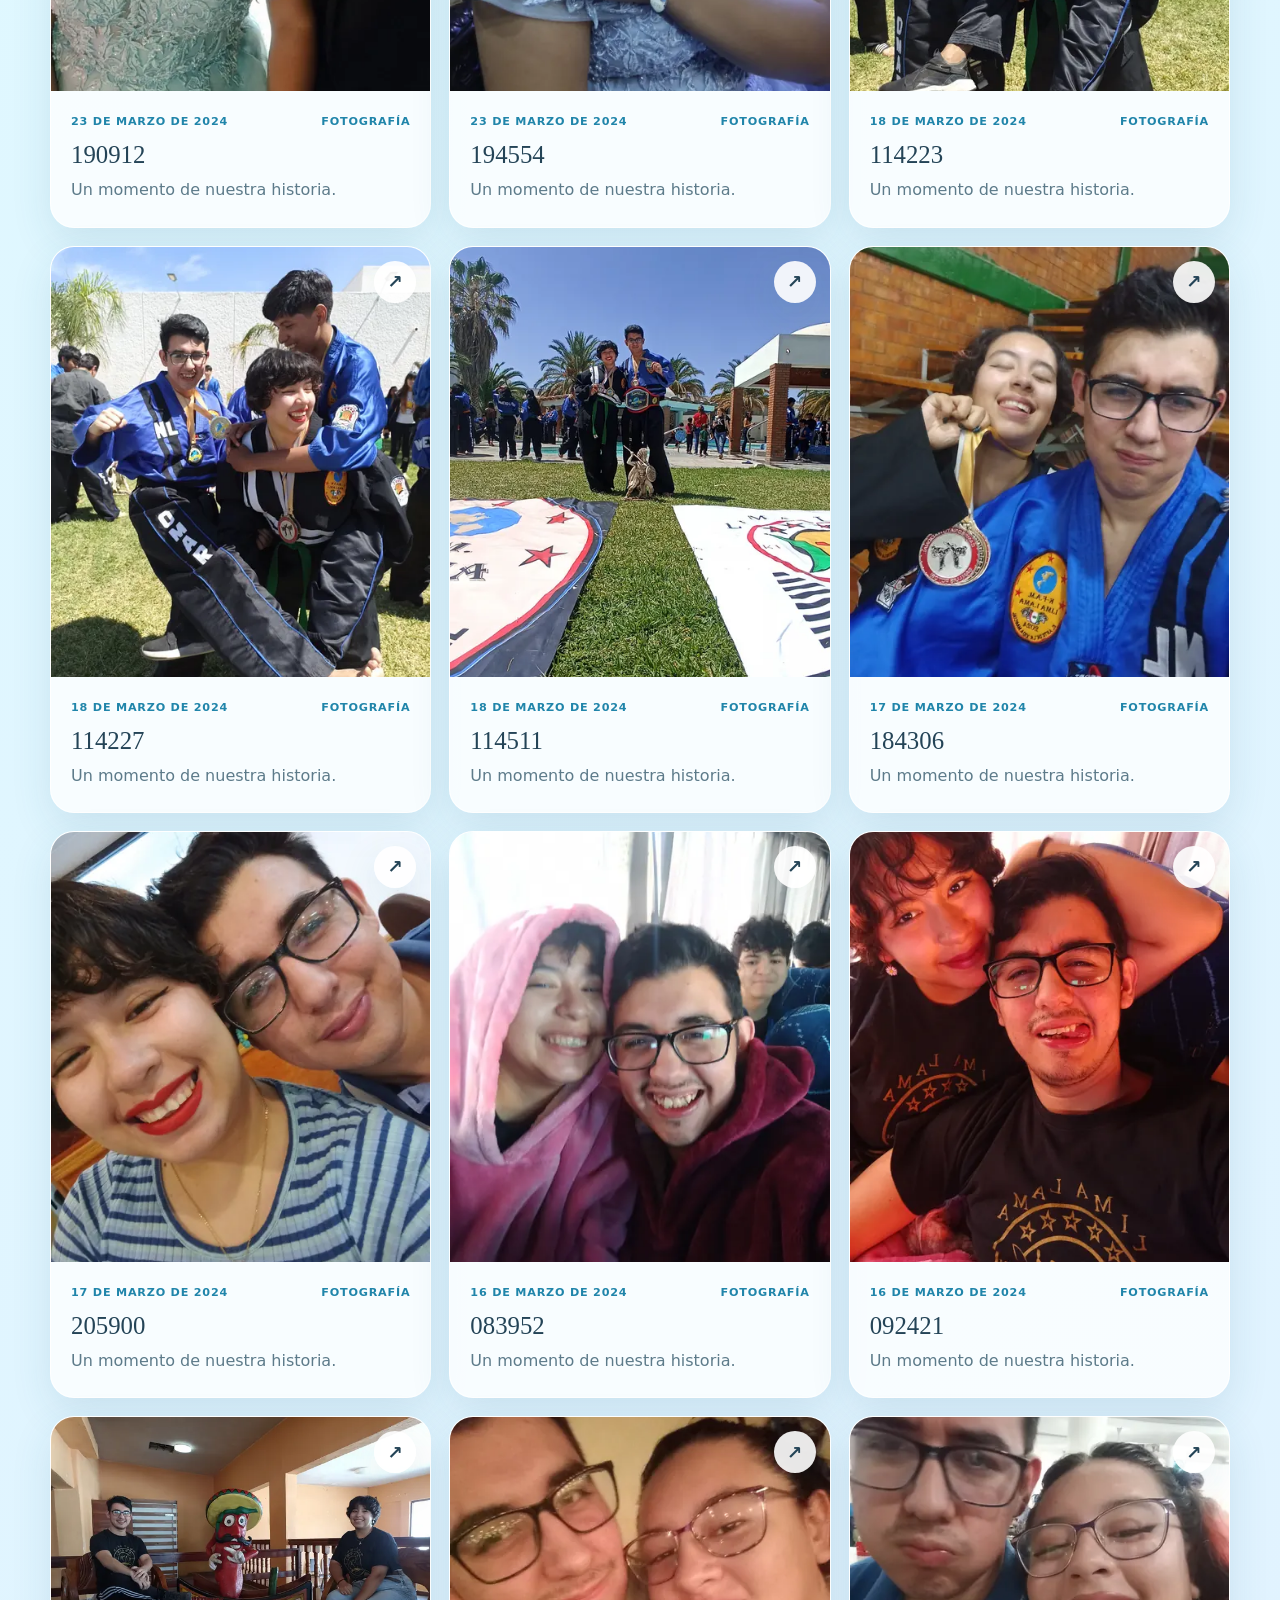
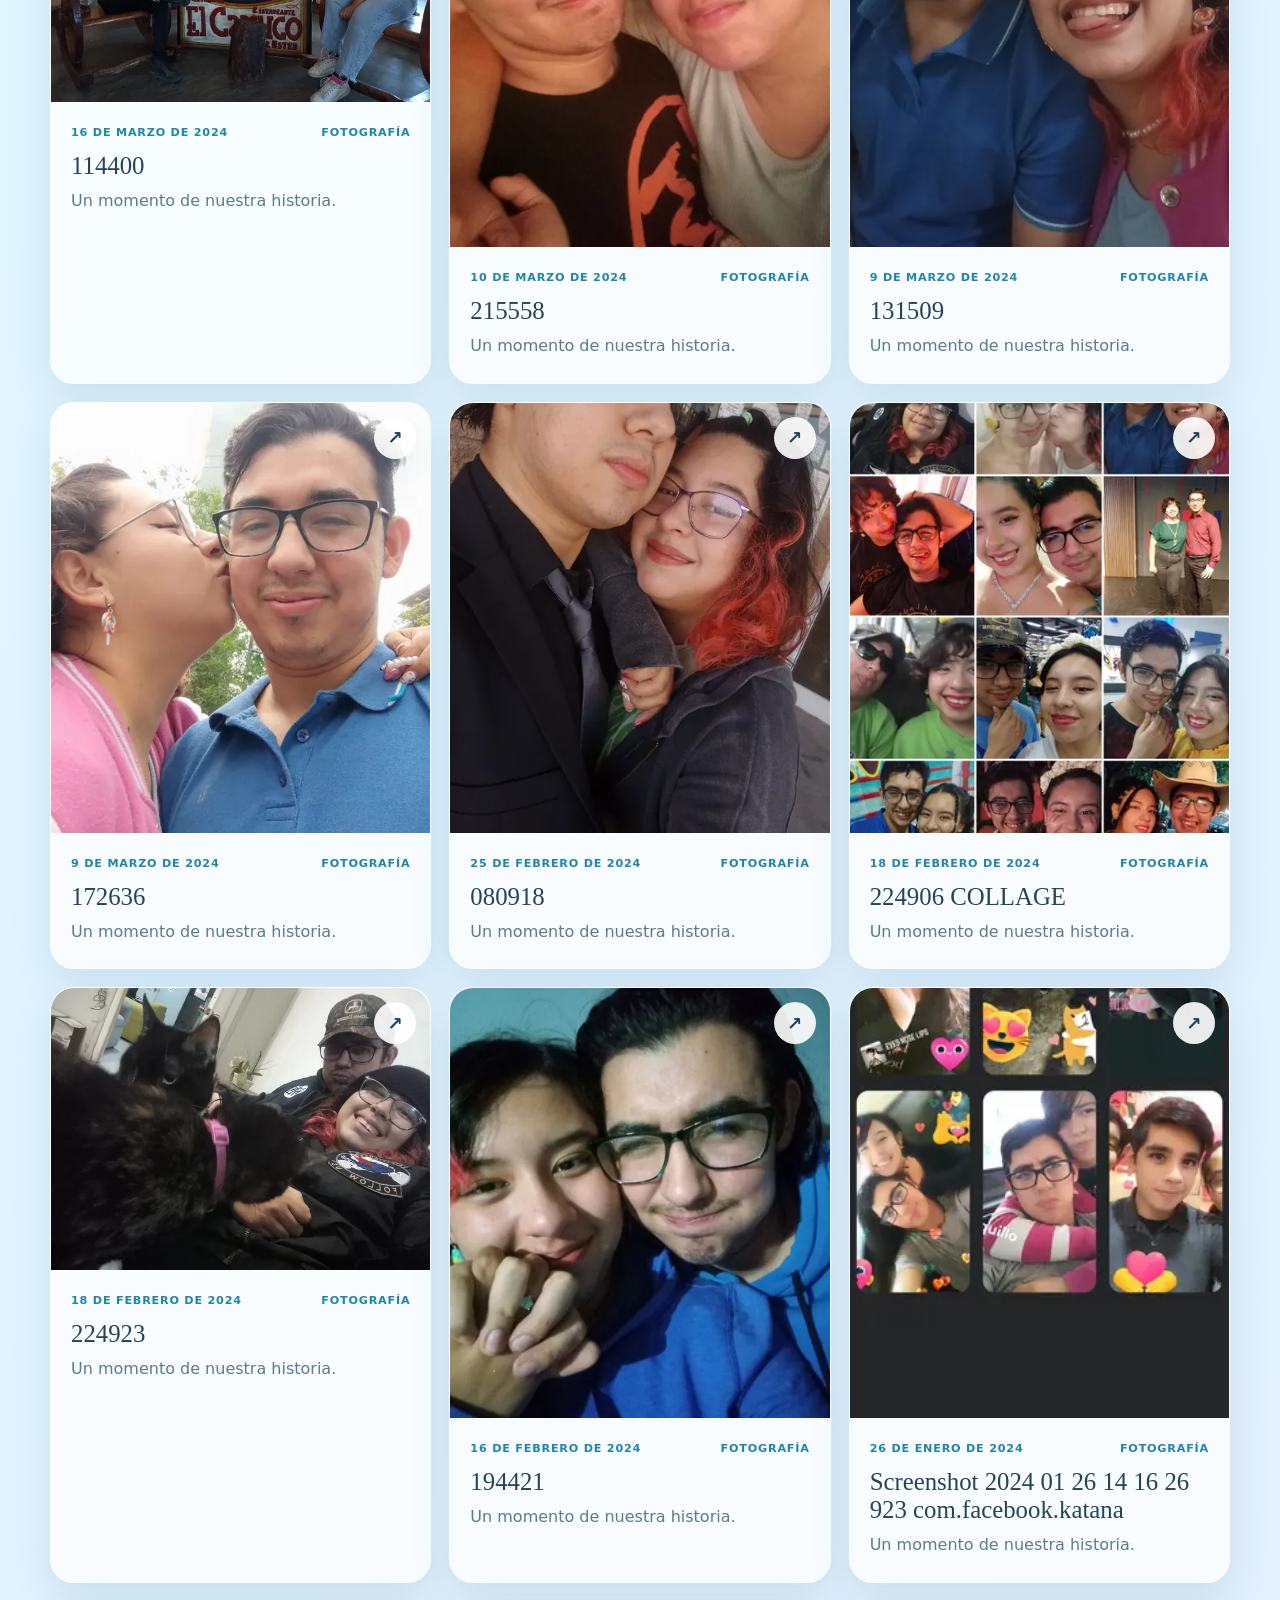
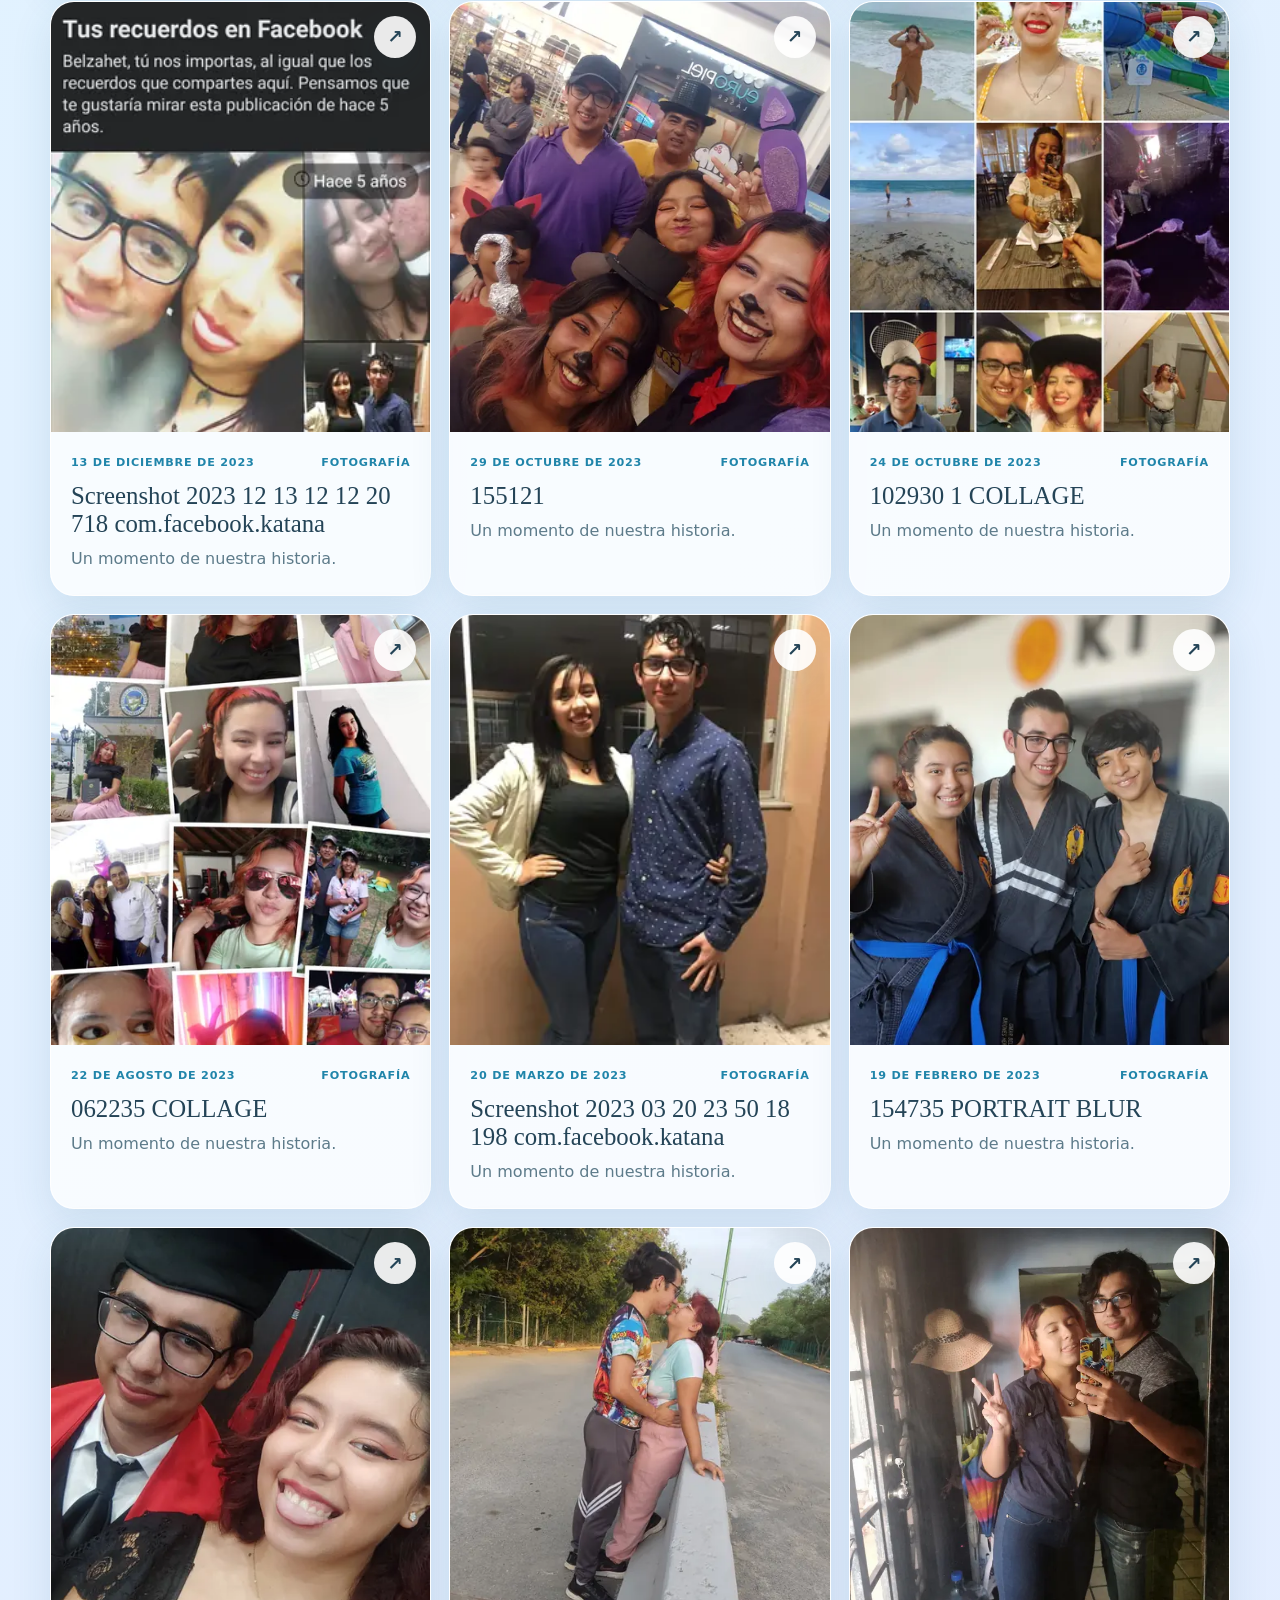
==== commit 1aabce17: "Mejoras de la web" ====
--- a/historia.html
+++ b/historia.html
@@ -6,17 +6,18 @@
   <meta name="theme-color" content="#bfefff">
   <meta name="description" content="Galería, recuerdos y canciones de Omar y Angélica desde el 21 de julio de 2018.">
   <meta property="og:title" content="Nuestra historia | Omar y Angélica">
-  <meta property="og:description" content="Galería, recuerdos y canciones de Omar y Angélica desde el 21 de julio de 2018.">
-  <meta property="og:image" content="assets/img/raices-de-nuestro-amor.webp">
+  <meta property="og:description" content="Galería de recuerdos y playlist de Omar y Angélica.">
+  <meta property="og:image" content="assets/img/gallery/raices-de-nuestro-amor.webp">
   <title>Nuestra historia | Omar y Angélica</title>
   <link rel="icon" href="assets/favicon.svg" type="image/svg+xml">
   <link rel="stylesheet" href="assets/css/styles.css">
   <script src="assets/js/config.js" defer></script>
   <script src="assets/js/site.js" defer></script>
+  <script src="assets/js/gallery.js" defer></script>
+  <script src="assets/js/playlist.js" defer></script>
 </head>
 
 <body data-page="historia">
-
 <header class="site-header">
   <div class="header-inner">
     <a class="brand" href="index.html">
@@ -31,77 +32,51 @@
   </div>
 </header>
 
-
 <main>
   <section class="page-hero">
     <div class="container">
       <p class="section-kicker">Desde el 21 de julio de 2018</p>
       <h1>Nuestra historia</h1>
       <p>
-        Una colección para guardar los mesiversarios, las imágenes creadas con cariño,
-        las fotografías reales que irán llegando y todas las pequeñas cosas que solo nosotros entendemos.
+        Ahora la galería se construye automáticamente desde archivos JSON.
+        Cada fotografía puede conservar su fecha, título, descripción y categoría.
       </p>
     </div>
   </section>
 
   <section class="section" style="padding-top:20px">
     <div class="container">
-      <div class="carousel-shell" id="memoryCarousel" tabindex="0" aria-label="Carrusel de recuerdos">
-        <div class="carousel">
-          
-    <article class="slide active">
-      <div class="slide-media">
-        <img src="assets/img/raices-de-nuestro-amor.webp" alt="Nuestras raíces" loading="eager">
+      <article class="album-source-card">
+        <div>
+          <p class="section-kicker">Álbum original</p>
+          <h2>Nuestros recuerdos en Google Fotos</h2>
+          <p>
+            Google Fotos sigue siendo el respaldo del álbum. Las imágenes optimizadas
+            se publican en GitHub para que la galería sea rápida, estable y conserve el diseño.
+          </p>
+        </div>
+        <a
+          class="btn btn-primary"
+          id="googlePhotosAlbumLink"
+          href="https://photos.app.goo.gl/V3tM67L68CsWPWaC7"
+          target="_blank"
+          rel="noopener noreferrer">
+          Abrir álbum completo ↗
+        </a>
+      </article>
+
+      <div class="gallery-toolbar">
+        <div class="gallery-filters" aria-label="Filtrar recuerdos">
+          <button class="gallery-filter active" type="button" data-gallery-filter="all">Todos</button>
+          <button class="gallery-filter" type="button" data-gallery-filter="foto">Fotografías</button>
+          <button class="gallery-filter" type="button" data-gallery-filter="ia">Imágenes con IA</button>
+        </div>
+        <span class="gallery-count" id="galleryCount"></span>
       </div>
-      <div class="slide-copy">
-        <span class="slide-number">Recuerdo 01</span>
-        <h2>Nuestras raíces</h2>
-        <p>Un amor que no solo vive en las flores: también en todo lo que hemos aprendido, resistido y sembrado debajo de ellas.</p>
-      </div>
-    </article>
-    
-    <article class="slide">
-      <div class="slide-media">
-        <img src="assets/img/95-meses-recuerdo.webp" alt="Noventa y cinco meses" loading="lazy">
-      </div>
-      <div class="slide-copy">
-        <span class="slide-number">Recuerdo 02</span>
-        <h2>Noventa y cinco meses</h2>
-        <p>Un recuerdo kawaii de nuestros mesiversarios, con regalos, corazones y esos personajes que han acompañado nuestras pequeñas celebraciones.</p>
-      </div>
-    </article>
-    
-    <article class="slide">
-      <div class="slide-media">
-        <img src="assets/img/94-meses-recuerdo.webp" alt="Noventa y cuatro meses" loading="lazy">
-      </div>
-      <div class="slide-copy">
-        <span class="slide-number">Recuerdo 03</span>
-        <h2>Noventa y cuatro meses</h2>
-        <p>Flores, hamburguesas, papas moradas y una koalita feliz: las cosas sencillas también cuentan nuestra historia.</p>
-      </div>
-    </article>
-    
-    <article class="slide">
-      <div class="slide-media">
-        <img src="assets/img/para-angie.webp" alt="Para Angie" loading="lazy">
-      </div>
-      <div class="slide-copy">
-        <span class="slide-number">Recuerdo 04</span>
-        <h2>Para Angie</h2>
-        <p>Una imagen dedicada a tu vocación, a tu ternura y a esa forma tan tuya de enseñar y acompañar a los demás.</p>
-      </div>
-    </article>
-    
-          <div class="carousel-dots">
-            <button class="dot active" type="button" aria-label="Mostrar recuerdo 1"></button><button class="dot" type="button" aria-label="Mostrar recuerdo 2"></button><button class="dot" type="button" aria-label="Mostrar recuerdo 3"></button><button class="dot" type="button" aria-label="Mostrar recuerdo 4"></button>
-          </div>
-          <div class="carousel-controls">
-            <button class="icon-btn" id="carouselPrevious" type="button" aria-label="Imagen anterior">←</button>
-            <button class="icon-btn" id="carouselNext" type="button" aria-label="Imagen siguiente">→</button>
-          </div>
-        </div>
-      </div>
+
+      <p class="gallery-status" id="galleryStatus">Preparando nuestros recuerdos…</p>
+      <div class="gallery-grid" id="galleryGrid"></div>
+      <p class="gallery-empty" id="galleryEmpty" hidden>No hay recuerdos en esta categoría.</p>
     </div>
   </section>
 
@@ -111,8 +86,8 @@
         <p class="section-kicker">Nuestra línea del tiempo</p>
         <h2 class="section-title">Ocho años que no caben en una fecha</h2>
         <p class="section-copy">
-          Dejé los momentos de en medio abiertos para que puedas completarlos con viajes,
-          cumpleaños, primeras veces, metas, fotografías y recuerdos que solo ustedes conocen.
+          Las fechas de las nuevas fotografías se obtienen de sus metadatos.
+          Puedes seguir agregando momentos sin escribir una tarjeta HTML por cada imagen.
         </p>
       </header>
 
@@ -120,37 +95,25 @@
         <article class="timeline-item">
           <time>21 de julio de 2018</time>
           <h3>Comenzó nuestra historia</h3>
-          <p>El día que se convirtió en el punto de partida de todos nuestros meses, aniversarios, aprendizajes y sueños compartidos.</p>
-        </article>
-
-        <article class="timeline-item">
-          <time>Nuestros primeros años</time>
-          <h3>Aprendimos a conocernos</h3>
-          <p>Descubrimos gustos, silencios, canciones, formas de reír, diferencias y pequeños detalles que fueron construyendo un lenguaje propio.</p>
-        </article>
-
-        <article class="timeline-item">
-          <time>Cada mesiversario</time>
-          <h3>El koala y el león</h3>
-          <p>Los personajes se volvieron un símbolo de nosotros: ternura y fuego, tierra y emoción, dos formas distintas de aprender a cuidarse.</p>
-        </article>
-
-        <article class="timeline-item">
-          <time>Los días difíciles</time>
-          <h3>También forman parte de la historia</h3>
-          <p>No todo fue sencillo, pero incluso las heridas pueden convertirse en aprendizaje cuando se miran con honestidad, responsabilidad y paciencia.</p>
+          <p>El punto de partida de todos nuestros meses, aniversarios, aprendizajes y sueños compartidos.</p>
+        </article>
+
+        <article class="timeline-item">
+          <time>Cada recuerdo</time>
+          <h3>Una fecha, una imagen y una historia</h3>
+          <p>La galería ordena las fotografías desde las más recientes y permite verlas a pantalla completa.</p>
         </article>
 
         <article class="timeline-item">
           <time>21 de julio de 2026</time>
           <h3>Ocho años · 96 meses</h3>
-          <p>Una fecha para agradecer lo vivido y reconocer que el amor también necesita hechos, cuidado, constancia y voluntad de crecer.</p>
+          <p>Una fecha para agradecer lo vivido y reconocer que el amor también necesita hechos, cuidado y constancia.</p>
         </article>
 
         <article class="timeline-item">
           <time>Lo que sigue</time>
-          <h3>Una página todavía por escribir</h3>
-          <p>Aquí puedes agregar la siguiente fotografía, el siguiente viaje, una nueva canción o cualquier momento que merezca quedarse para siempre.</p>
+          <h3>Una colección que puede crecer</h3>
+          <p>Solo agrega nuevas imágenes, ejecuta el generador y vuelve a publicar en GitHub Pages.</p>
         </article>
       </div>
     </div>
@@ -158,45 +121,50 @@
 
   <section class="section" id="canciones">
     <div class="container">
-      <div class="music-card">
-        <div class="music-copy">
-          <p class="section-kicker">La banda sonora de nosotros</p>
-          <h2>Nuestras canciones 🎵</h2>
-          <p>
-            Cada canción conserva una emoción distinta. La playlist queda integrada para
-            escucharla mientras recorren sus recuerdos o leen los escritos.
-          </p>
-        </div>
-        <div class="video-frame">
-          <iframe
-            src="https://www.youtube.com/embed/videoseries?list=PLkGnj4aaE5iHxG51oFT1C1mc2bVsQ7Zz6"
-            title="Playlist de Omar y Angélica"
-            allow="accelerometer; autoplay; clipboard-write; encrypted-media; gyroscope; picture-in-picture; web-share"
-            referrerpolicy="strict-origin-when-cross-origin"
-            allowfullscreen>
-          </iframe>
-        </div>
+      <div class="playlist-layout">
+        <article class="playlist-player-card">
+          <div class="playlist-player-copy">
+            <p class="section-kicker">La banda sonora de nosotros</p>
+            <h2>Nuestras canciones 🎵</h2>
+            <p>
+              El reproductor contiene toda la playlist. La columna lateral puede generar
+              una tarjeta por canción usando YouTube Data API o el archivo local
+              <code>assets/data/songs.json</code>.
+            </p>
+          </div>
+
+          <div class="video-frame">
+            <iframe
+              id="playlistPlayer"
+              src="https://www.youtube.com/embed?listType=playlist&amp;list=PLkGnj4aaE5iHxG51oFT1C1mc2bVsQ7Zz6&amp;rel=0"
+              title="Playlist de Omar y Angélica"
+              allow="accelerometer; autoplay; clipboard-write; encrypted-media; gyroscope; picture-in-picture; web-share"
+              referrerpolicy="strict-origin-when-cross-origin"
+              allowfullscreen>
+            </iframe>
+          </div>
+        </article>
+
+        <aside class="playlist-list-card">
+          <div class="playlist-list-header">
+            <p class="section-kicker">Lista completa</p>
+            <h3>Canciones de nosotros</h3>
+            <p class="playlist-status" id="playlistStatus">Cargando canciones…</p>
+            <a
+              class="btn btn-secondary"
+              id="openYoutubePlaylist"
+              href="https://www.youtube.com/playlist?list=PLkGnj4aaE5iHxG51oFT1C1mc2bVsQ7Zz6"
+              target="_blank"
+              rel="noopener noreferrer">
+              Abrir en YouTube ↗
+            </a>
+          </div>
+          <div class="playlist-visible-list" id="playlistVisibleList"></div>
+        </aside>
       </div>
     </div>
   </section>
-
-  <section class="section">
-    <div class="container">
-      <div class="letter-teaser">
-        <h2>El álbum puede seguir creciendo</h2>
-        <p>
-          Descarga tus fotografías favoritas de Google Fotos, colócalas dentro de
-          <strong>assets/img</strong> y añádelas al carrusel siguiendo el ejemplo incluido en el README.
-          También puedes usar el carrusel nativo de Google Sites para mantener esa parte editable sin tocar código.
-        </p>
-        <div class="inline-actions">
-          <a class="btn btn-secondary" href="escritos.html">Ir a cartas y poemas</a>
-        </div>
-      </div>
-    </div>
-  </section>
 </main>
-
 
 <footer class="site-footer">
   <div class="container">
@@ -204,5 +172,30 @@
   </div>
 </footer>
 
+<div
+  class="gallery-lightbox"
+  id="galleryLightbox"
+  role="dialog"
+  aria-modal="true"
+  aria-hidden="true"
+  aria-labelledby="lightboxTitle">
+
+  <div class="gallery-lightbox-dialog">
+    <button class="lightbox-close" id="lightboxClose" type="button" aria-label="Cerrar">✕</button>
+    <button class="lightbox-navigation previous" id="lightboxPrevious" type="button" aria-label="Recuerdo anterior">←</button>
+    <button class="lightbox-navigation next" id="lightboxNext" type="button" aria-label="Recuerdo siguiente">→</button>
+
+    <div class="gallery-lightbox-media">
+      <img id="lightboxImage" src="" alt="">
+    </div>
+
+    <div class="gallery-lightbox-copy">
+      <time id="lightboxDate"></time>
+      <h2 id="lightboxTitle"></h2>
+      <p id="lightboxDescription"></p>
+      <span class="lightbox-counter" id="lightboxCounter"></span>
+    </div>
+  </div>
+</div>
 </body>
 </html>
--- a/assets/css/styles.css
+++ b/assets/css/styles.css
@@ -1241,3 +1241,459 @@
     transition-duration: .01ms !important;
   }
 }
+
+
+/* =========================================================
+   Galería dinámica
+   ========================================================= */
+
+.album-source-card {
+  margin-bottom: 26px;
+  padding: clamp(22px, 4vw, 34px);
+  display: flex;
+  align-items: center;
+  justify-content: space-between;
+  gap: 22px;
+  border: 1px solid rgba(255,255,255,.9);
+  border-radius: var(--radius-lg);
+  background: linear-gradient(145deg, rgba(255,255,255,.8), rgba(223,248,255,.78));
+  box-shadow: var(--soft-shadow);
+}
+
+.album-source-card h2 {
+  margin: 0;
+  font-family: Georgia, "Times New Roman", serif;
+  font-size: clamp(1.7rem, 4vw, 2.7rem);
+  font-weight: 500;
+}
+
+.album-source-card p {
+  max-width: 700px;
+  margin: 10px 0 0;
+  color: var(--muted);
+  line-height: 1.7;
+}
+
+.gallery-toolbar {
+  margin: 0 0 22px;
+  display: flex;
+  align-items: center;
+  justify-content: space-between;
+  gap: 18px;
+  flex-wrap: wrap;
+}
+
+.gallery-filters {
+  display: flex;
+  gap: 8px;
+  flex-wrap: wrap;
+}
+
+.gallery-filter {
+  border: 1px solid rgba(32,133,170,.18);
+  border-radius: 999px;
+  padding: 10px 15px;
+  color: var(--muted);
+  background: rgba(255,255,255,.75);
+  font-weight: 800;
+}
+
+.gallery-filter.active {
+  color: white;
+  border-color: transparent;
+  background: var(--sky-600);
+  box-shadow: 0 10px 24px rgba(32,133,170,.22);
+}
+
+.gallery-count {
+  color: var(--muted);
+  font-size: .9rem;
+  font-weight: 800;
+}
+
+.gallery-status,
+.gallery-empty {
+  padding: 30px;
+  border-radius: var(--radius-lg);
+  color: var(--muted);
+  text-align: center;
+  background: rgba(255,255,255,.7);
+}
+
+.gallery-grid {
+  display: grid;
+  grid-template-columns: repeat(3, minmax(0, 1fr));
+  gap: 18px;
+}
+
+.gallery-card {
+  min-width: 0;
+  overflow: hidden;
+  border: 1px solid rgba(255,255,255,.9);
+  border-radius: var(--radius-lg);
+  background: rgba(255,255,255,.76);
+  box-shadow: var(--soft-shadow);
+  transition: transform .22s ease, box-shadow .22s ease;
+}
+
+.gallery-card:hover {
+  transform: translateY(-5px);
+  box-shadow: var(--shadow);
+}
+
+.gallery-image-button {
+  position: relative;
+  width: 100%;
+  min-height: 280px;
+  padding: 0;
+  overflow: hidden;
+  border: 0;
+  background: linear-gradient(145deg, var(--sky-100), var(--pink-soft));
+}
+
+.gallery-image-button img {
+  width: 100%;
+  height: 100%;
+  min-height: 280px;
+  max-height: 430px;
+  object-fit: cover;
+  transition: transform .45s ease;
+}
+
+.gallery-card:hover .gallery-image-button img {
+  transform: scale(1.035);
+}
+
+.gallery-open-icon {
+  position: absolute;
+  right: 14px;
+  top: 14px;
+  width: 42px;
+  height: 42px;
+  display: grid;
+  place-items: center;
+  border-radius: 50%;
+  color: var(--ink);
+  background: rgba(255,255,255,.9);
+  box-shadow: var(--soft-shadow);
+  font-size: 1.15rem;
+  font-weight: 900;
+}
+
+.gallery-card-body {
+  padding: 20px 20px 23px;
+}
+
+.gallery-card-meta {
+  display: flex;
+  justify-content: space-between;
+  gap: 10px;
+  color: var(--sky-600);
+  font-size: .7rem;
+  font-weight: 900;
+  letter-spacing: .07em;
+  text-transform: uppercase;
+}
+
+.gallery-card-body h3 {
+  margin: 13px 0 8px;
+  font-family: Georgia, "Times New Roman", serif;
+  font-size: 1.55rem;
+  font-weight: 500;
+}
+
+.gallery-card-body p {
+  margin: 0;
+  color: var(--muted);
+  line-height: 1.65;
+}
+
+.gallery-lightbox {
+  position: fixed;
+  inset: 0;
+  z-index: 120;
+  display: none;
+  align-items: center;
+  justify-content: center;
+  padding: 18px;
+  background: rgba(12,31,42,.86);
+  backdrop-filter: blur(12px);
+}
+
+.gallery-lightbox.open {
+  display: flex;
+}
+
+.gallery-lightbox-dialog {
+  position: relative;
+  width: min(1220px, 100%);
+  max-height: 94vh;
+  display: grid;
+  grid-template-columns: minmax(0, 1.35fr) minmax(280px, .65fr);
+  overflow: hidden;
+  border: 1px solid rgba(255,255,255,.24);
+  border-radius: 28px;
+  background: #102633;
+  box-shadow: 0 35px 100px rgba(0,0,0,.45);
+}
+
+.gallery-lightbox-media {
+  min-height: min(82vh, 850px);
+  display: grid;
+  place-items: center;
+  background:
+    radial-gradient(circle at center, rgba(147,222,246,.16), transparent 44%),
+    #0d202b;
+}
+
+.gallery-lightbox-media img {
+  width: 100%;
+  height: 100%;
+  max-height: 88vh;
+  object-fit: contain;
+}
+
+.gallery-lightbox-copy {
+  padding: clamp(28px, 5vw, 52px);
+  display: flex;
+  flex-direction: column;
+  justify-content: center;
+  color: white;
+  background: linear-gradient(160deg, #1b536a, #463d77);
+}
+
+.gallery-lightbox-copy time {
+  color: var(--sky-200);
+  font-size: .78rem;
+  font-weight: 900;
+  letter-spacing: .1em;
+  text-transform: uppercase;
+}
+
+.gallery-lightbox-copy h2 {
+  margin: 13px 0 15px;
+  font-family: Georgia, "Times New Roman", serif;
+  font-size: clamp(2rem, 4vw, 3.8rem);
+  font-weight: 500;
+  line-height: 1;
+}
+
+.gallery-lightbox-copy p {
+  margin: 0;
+  color: rgba(255,255,255,.82);
+  line-height: 1.8;
+}
+
+.lightbox-counter {
+  margin-top: 24px;
+  color: rgba(255,255,255,.65);
+  font-size: .85rem;
+  font-weight: 800;
+}
+
+.lightbox-close,
+.lightbox-navigation {
+  position: absolute;
+  z-index: 5;
+  width: 48px;
+  height: 48px;
+  border: 0;
+  border-radius: 50%;
+  display: grid;
+  place-items: center;
+  color: var(--ink);
+  background: rgba(255,255,255,.92);
+  box-shadow: var(--soft-shadow);
+  font-size: 1.25rem;
+}
+
+.lightbox-close {
+  right: 18px;
+  top: 18px;
+}
+
+.lightbox-navigation.previous {
+  left: 18px;
+  top: 50%;
+  transform: translateY(-50%);
+}
+
+.lightbox-navigation.next {
+  right: 18px;
+  top: 50%;
+  transform: translateY(-50%);
+}
+
+/* =========================================================
+   Playlist visible
+   ========================================================= */
+
+.playlist-layout {
+  display: grid;
+  grid-template-columns: minmax(0, 1.2fr) minmax(320px, .8fr);
+  gap: 20px;
+  align-items: start;
+}
+
+.playlist-player-card,
+.playlist-list-card {
+  overflow: hidden;
+  border: 1px solid rgba(255,255,255,.9);
+  border-radius: var(--radius-xl);
+  background: rgba(255,255,255,.76);
+  box-shadow: var(--shadow);
+}
+
+.playlist-player-copy,
+.playlist-list-header {
+  padding: 24px 26px;
+}
+
+.playlist-player-copy h2,
+.playlist-list-header h3 {
+  margin: 0;
+  font-family: Georgia, "Times New Roman", serif;
+  font-weight: 500;
+}
+
+.playlist-player-copy h2 {
+  font-size: clamp(2rem, 5vw, 4rem);
+}
+
+.playlist-list-header h3 {
+  font-size: 1.8rem;
+}
+
+.playlist-player-copy p,
+.playlist-status {
+  color: var(--muted);
+  line-height: 1.7;
+}
+
+.playlist-list-card {
+  max-height: 760px;
+  display: flex;
+  flex-direction: column;
+}
+
+.playlist-visible-list {
+  min-height: 160px;
+  overflow-y: auto;
+  padding: 0 12px 14px;
+}
+
+.song-card {
+  width: 100%;
+  margin-top: 10px;
+  padding: 9px;
+  border: 1px solid rgba(32,133,170,.12);
+  border-radius: 16px;
+  display: grid;
+  grid-template-columns: 92px 34px minmax(0, 1fr) 34px;
+  gap: 10px;
+  align-items: center;
+  color: var(--ink);
+  text-align: left;
+  background: rgba(255,255,255,.78);
+  transition: .2s ease;
+}
+
+.song-card:hover,
+.song-card.active {
+  border-color: var(--sky-400);
+  background: var(--sky-100);
+  transform: translateX(3px);
+}
+
+.song-card img {
+  width: 92px;
+  aspect-ratio: 16 / 9;
+  border-radius: 10px;
+  object-fit: cover;
+}
+
+.song-position {
+  color: var(--pink);
+  font-weight: 900;
+}
+
+.song-information {
+  min-width: 0;
+}
+
+.song-information strong,
+.song-information small {
+  display: block;
+  overflow: hidden;
+  text-overflow: ellipsis;
+  white-space: nowrap;
+}
+
+.song-information strong {
+  font-size: .92rem;
+}
+
+.song-information small {
+  margin-top: 4px;
+  color: var(--muted);
+  font-size: .74rem;
+}
+
+.song-play {
+  color: var(--sky-600);
+}
+
+@media (max-width: 940px) {
+  .gallery-grid {
+    grid-template-columns: repeat(2, minmax(0, 1fr));
+  }
+
+  .gallery-lightbox-dialog,
+  .playlist-layout {
+    grid-template-columns: 1fr;
+  }
+
+  .gallery-lightbox-copy {
+    display: none;
+  }
+
+  .playlist-list-card {
+    max-height: none;
+  }
+}
+
+@media (max-width: 620px) {
+  .album-source-card {
+    align-items: flex-start;
+    flex-direction: column;
+  }
+
+  .gallery-grid {
+    grid-template-columns: 1fr;
+  }
+
+  .gallery-image-button,
+  .gallery-image-button img {
+    min-height: 330px;
+  }
+
+  .gallery-lightbox {
+    padding: 8px;
+  }
+
+  .gallery-lightbox-dialog {
+    border-radius: 20px;
+  }
+
+  .gallery-lightbox-media {
+    min-height: 86vh;
+  }
+
+  .song-card {
+    grid-template-columns: 76px 28px minmax(0, 1fr) 24px;
+  }
+
+  .song-card img {
+    width: 76px;
+  }
+}
